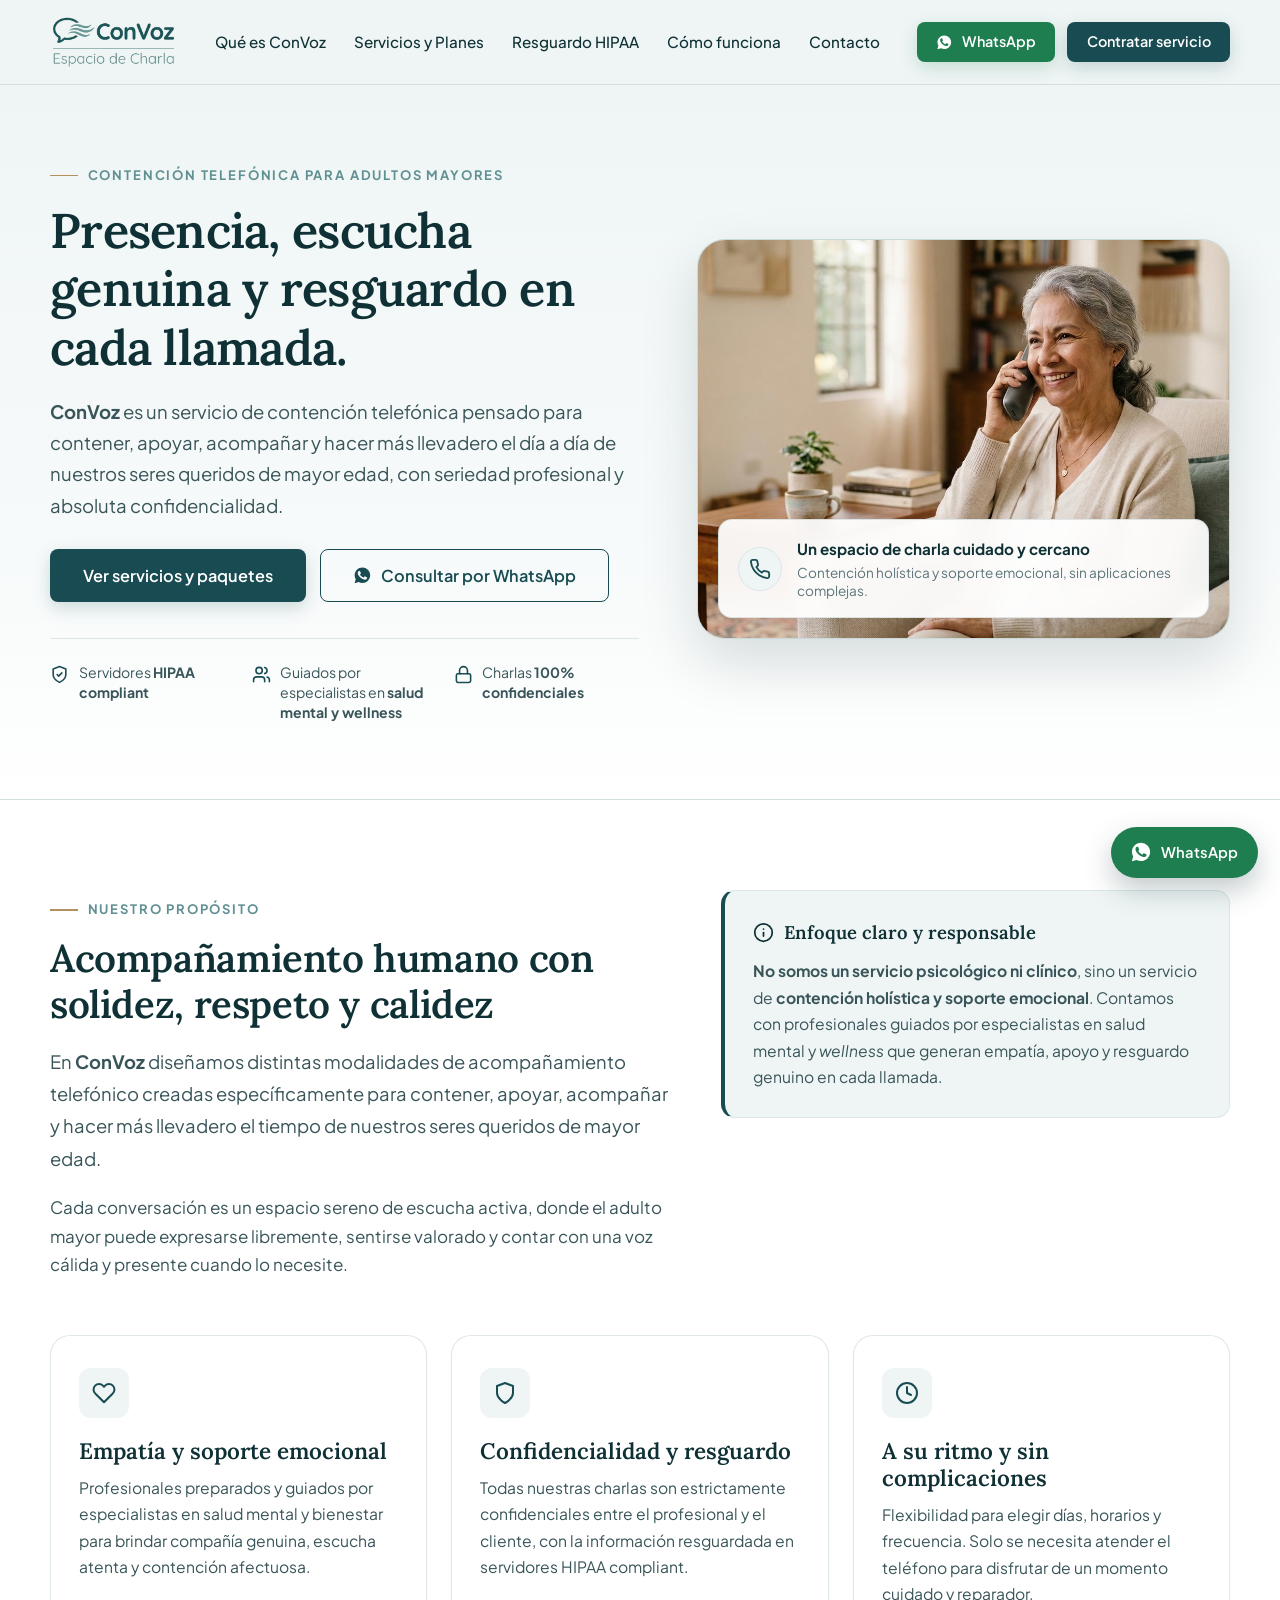
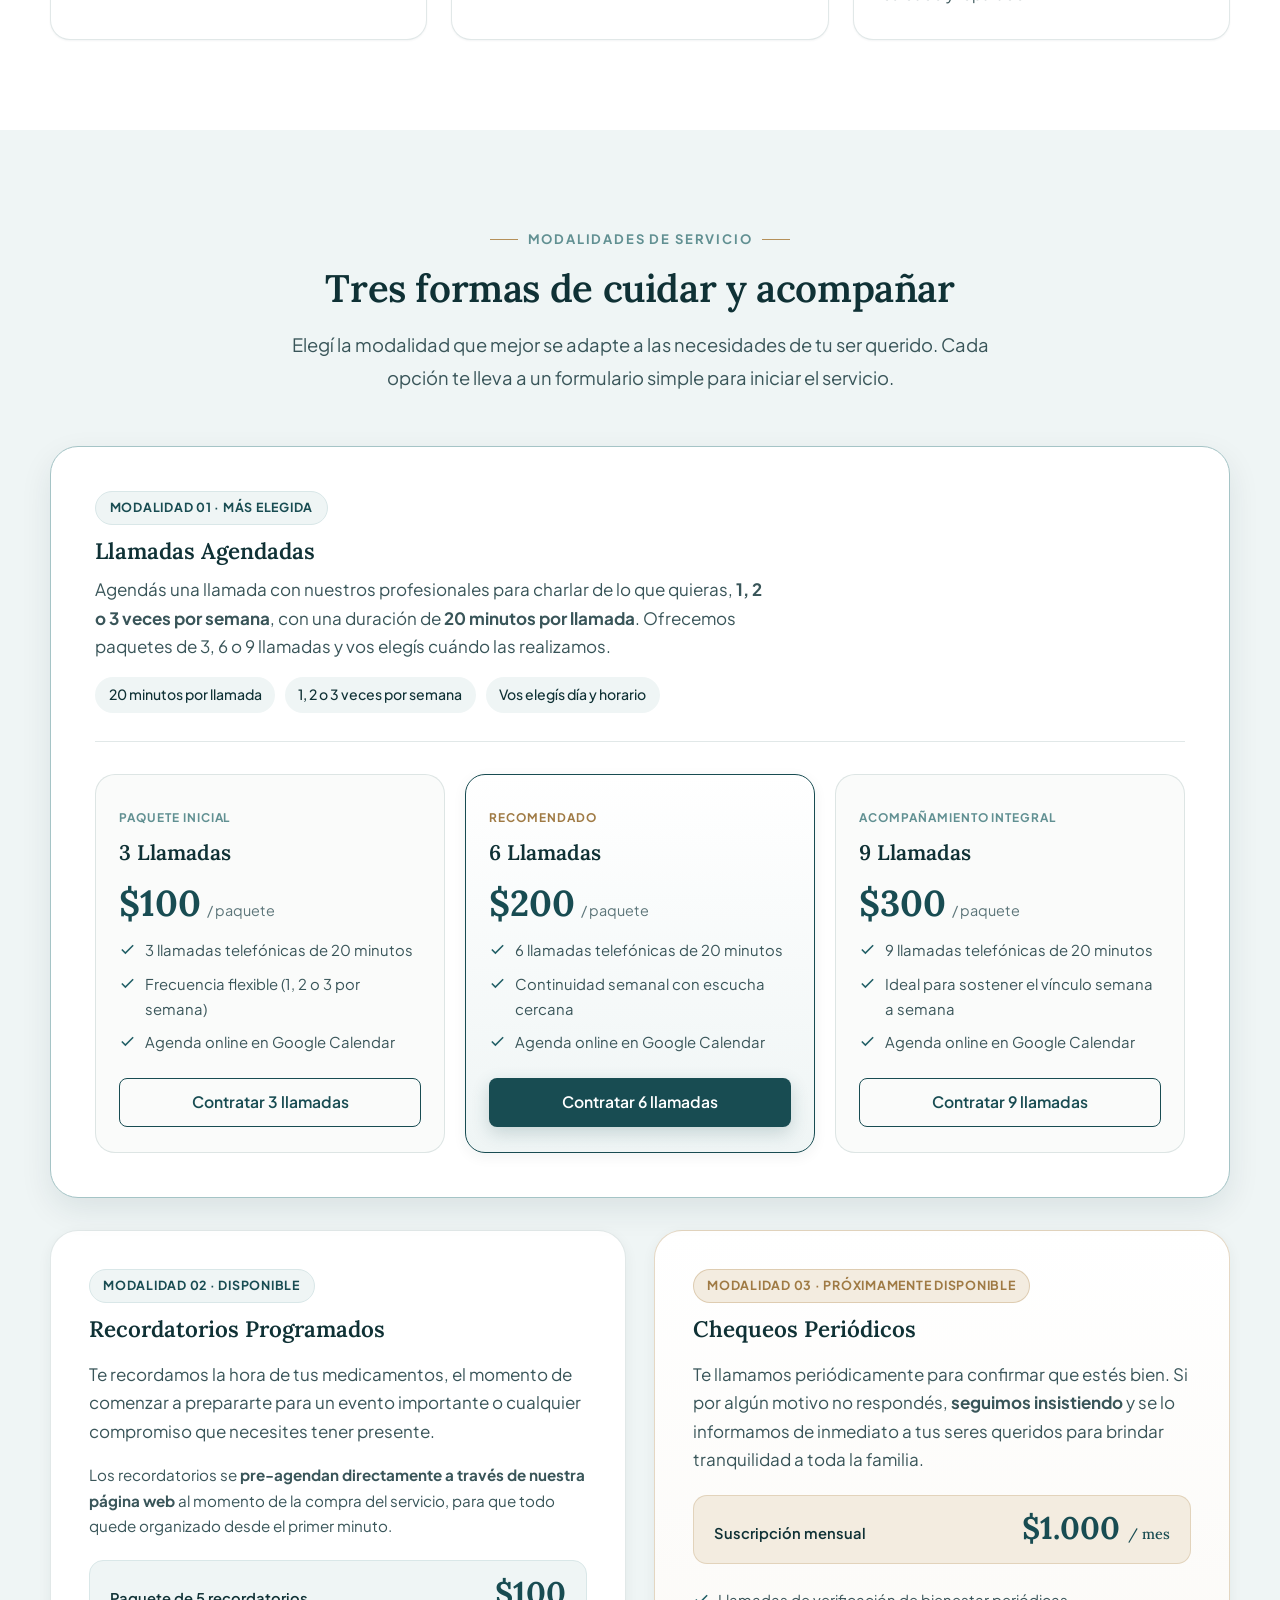
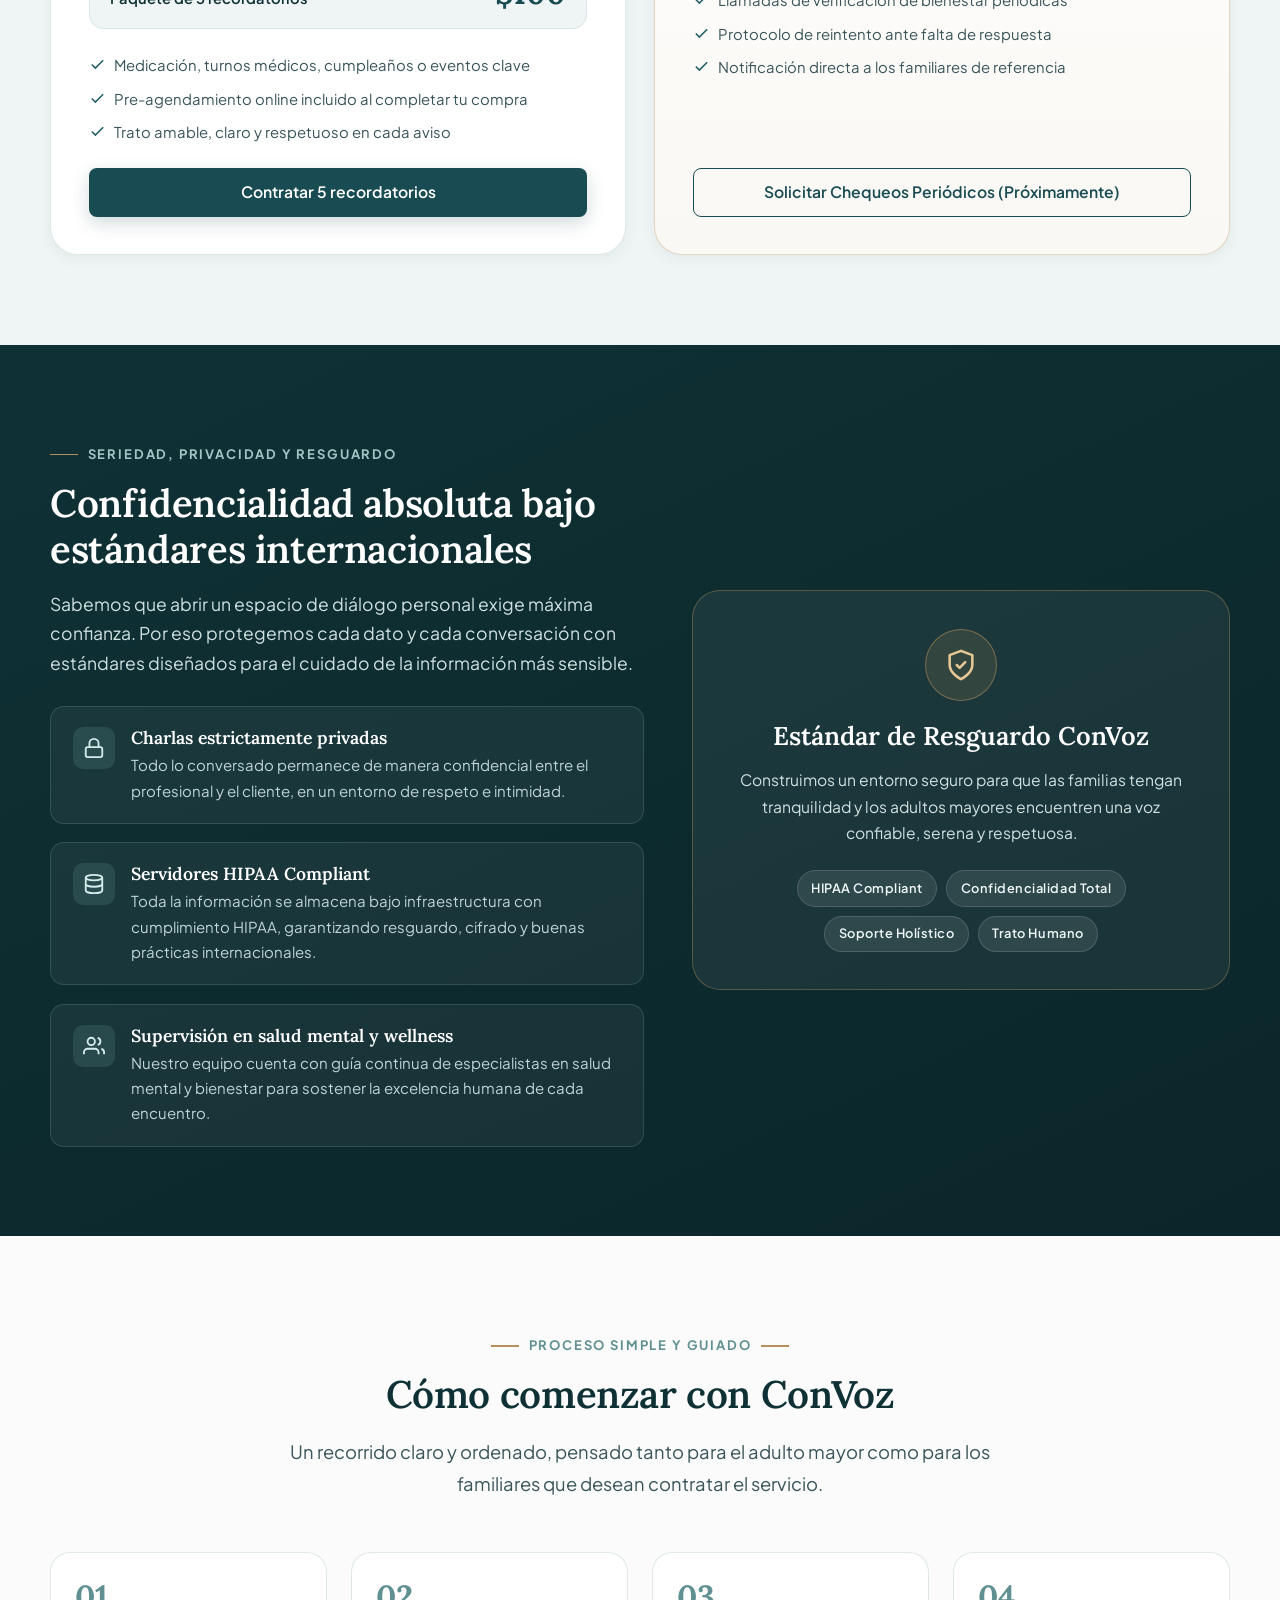
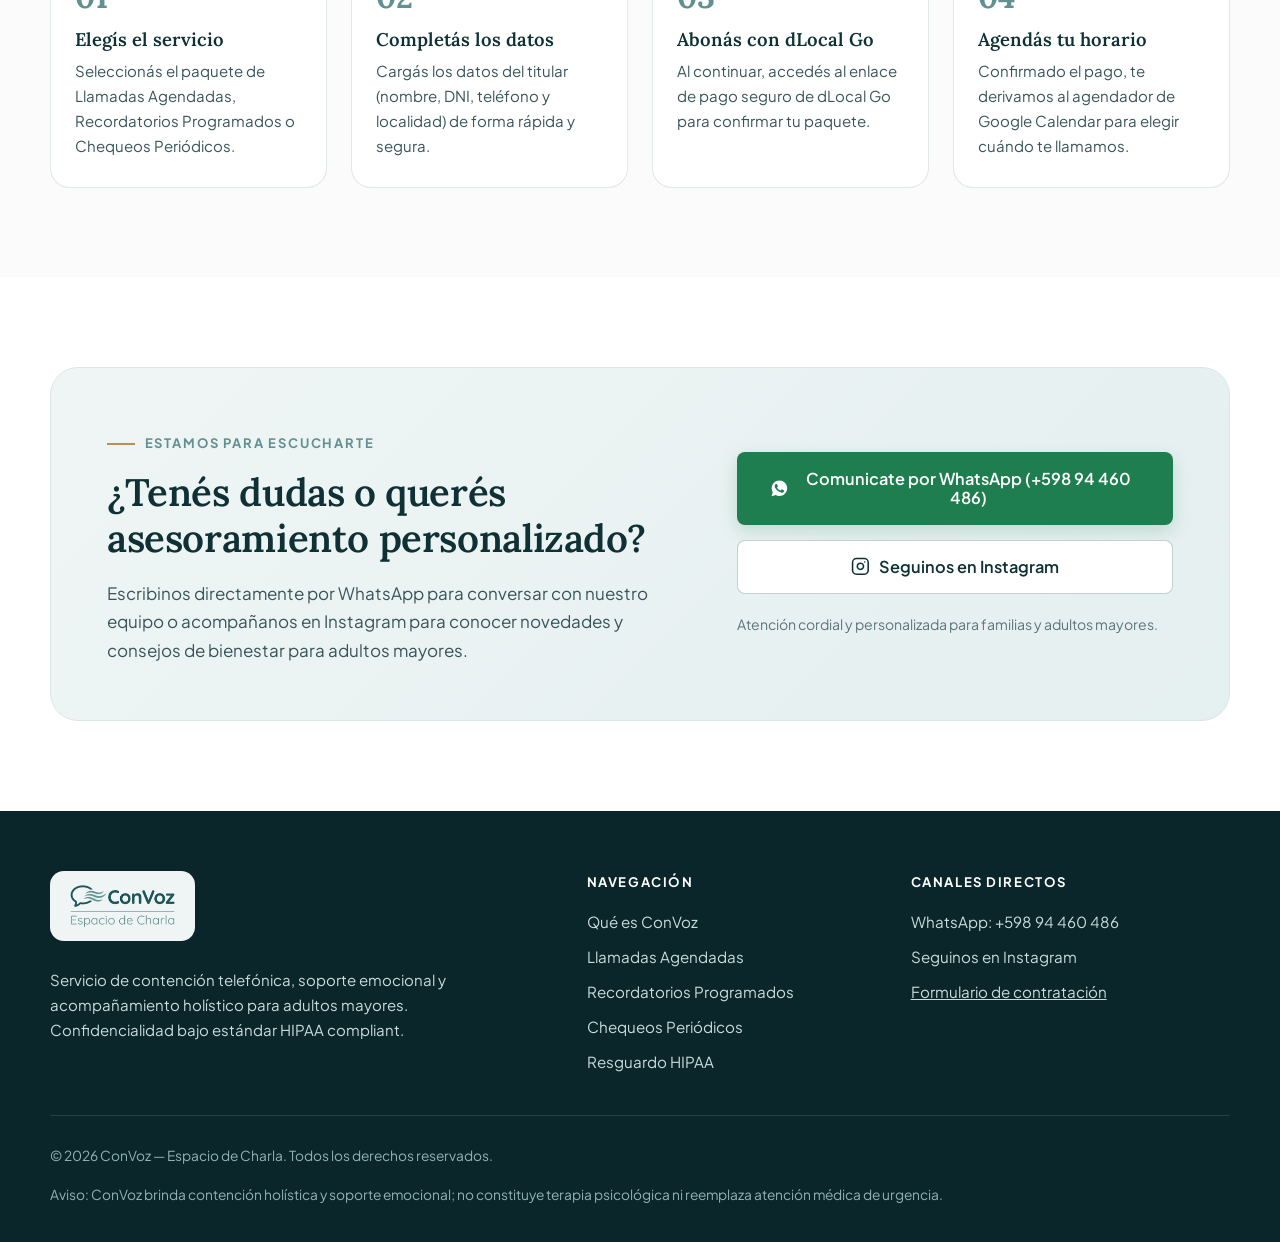
==== index.html @ 85aa0b6e "Landing informativa ConVoz con integracion Google Sheets, dLocal Go y Google Calendar" ====
<!DOCTYPE html>
<html lang="es-AR">
  <head>
    <meta charset="UTF-8" />
    <meta name="viewport" content="width=device-width, initial-scale=1.0" />
    <title>ConVoz — Espacio de Charla | Contención telefónica para adultos mayores</title>
    <meta
      name="description"
      content="ConVoz es un servicio de contención telefónica, apoyo y acompañamiento emocional para adultos mayores. Profesionales guiados por especialistas, confidencialidad absoluta y resguardo en servidores HIPAA compliant."
    />

    <!-- Tipografía editorial: Lora + Plus Jakarta Sans -->
    <link rel="preconnect" href="https://fonts.googleapis.com" />
    <link rel="preconnect" href="https://fonts.gstatic.com" crossorigin />
    <link
      href="https://fonts.googleapis.com/css2?family=Lora:ital,wght@0,500;0,600;0,700;1,500&family=Plus+Jakarta+Sans:wght@400;500;600;700&display=swap"
      rel="stylesheet"
    />

    <link rel="icon" type="image/png" href="assets/logo-convoz.png" />
    <link rel="stylesheet" href="css/styles.css" />
  </head>

  <body>
    <!-- ====================================================================
         HEADER
         ==================================================================== -->
    <header class="site-header">
      <div class="container header-inner">
        <a href="#inicio" class="brand-link" aria-label="ConVoz - Espacio de Charla">
          <img
            src="assets/logo-convoz.png"
            alt="ConVoz — Espacio de Charla"
            class="brand-logo"
            width="210"
            height="89"
          />
        </a>

        <nav class="main-nav" id="mainNav" aria-label="Navegación principal">
          <a href="#el-servicio">Qué es ConVoz</a>
          <a href="#servicios">Servicios y Planes</a>
          <a href="#confidencialidad">Resguardo HIPAA</a>
          <a href="#como-funciona">Cómo funciona</a>
          <a href="#contacto">Contacto</a>
        </nav>

        <div class="header-actions">
          <a
            href="https://wa.me/59894460486"
            class="btn btn--whatsapp btn--sm"
            data-whatsapp-link
          >
            <svg viewBox="0 0 24 24" fill="currentColor" aria-hidden="true">
              <path
                d="M12.04 2C6.58 2 2.13 6.45 2.13 11.91c0 1.75.46 3.45 1.32 4.95L2.05 22l5.25-1.38c1.45.79 3.08 1.21 4.74 1.21 5.46 0 9.91-4.45 9.91-9.91 0-2.65-1.03-5.14-2.9-7.01A9.816 9.816 0 0 0 12.04 2zm5.79 14.08c-.24.69-1.42 1.31-1.97 1.39-.51.08-1.15.11-1.86-.12-.43-.14-.98-.32-1.69-.63-2.97-1.28-4.91-4.29-5.06-4.49-.15-.2-1.21-1.61-1.21-3.07 0-1.46.76-2.18 1.03-2.48.27-.3.59-.37.79-.37.2 0 .39 0 .56.01.18.01.42-.07.66.5.24.59.84 2.04.91 2.19.07.15.12.32.02.52-.1.2-.15.32-.3.5-.15.17-.31.39-.44.52-.15.15-.3.31-.13.61.17.3.77 1.27 1.66 2.06 1.14 1.02 2.1 1.34 2.4 1.49.3.15.47.12.64-.07.17-.2.74-.86.94-1.16.2-.3.39-.25.66-.15.27.1 1.72.81 2.02.96.3.15.49.22.56.34.07.12.07.72-.17 1.41z"
              />
            </svg>
            WhatsApp
          </a>
          <button
            type="button"
            class="btn btn--primary btn--sm"
            data-select-product="llamadas-3"
          >
            Contratar servicio
          </button>
          <button
            type="button"
            class="mobile-menu-btn"
            id="mobileMenuBtn"
            aria-label="Abrir menú de navegación"
            aria-expanded="false"
            aria-controls="mainNav"
          >
            <svg width="24" height="24" viewBox="0 0 24 24" fill="none" stroke="currentColor" stroke-width="2" stroke-linecap="round">
              <line x1="3" y1="6" x2="21" y2="6" />
              <line x1="3" y1="12" x2="21" y2="12" />
              <line x1="3" y1="18" x2="21" y2="18" />
            </svg>
          </button>
        </div>
      </div>
    </header>

    <main id="inicio">
      <!-- ==================================================================
           HERO EDITORIAL
           ================================================================== -->
      <section class="hero">
        <div class="container hero-grid">
          <div class="hero-copy">
            <span class="eyebrow">Contención telefónica para adultos mayores</span>
            <h1>
              Presencia, escucha genuina y resguardo en cada llamada.
            </h1>
            <p class="hero-subtitle">
              <strong>ConVoz</strong> es un servicio de contención telefónica pensado para
              contener, apoyar, acompañar y hacer más llevadero el día a día de nuestros
              seres queridos de mayor edad, con seriedad profesional y absoluta confidencialidad.
            </p>

            <div class="hero-actions">
              <a href="#servicios" class="btn btn--primary btn--lg">
                Ver servicios y paquetes
              </a>
              <a
                href="https://wa.me/59894460486"
                class="btn btn--secondary btn--lg"
                data-whatsapp-link
              >
                <svg viewBox="0 0 24 24" fill="currentColor" aria-hidden="true">
                  <path
                    d="M12.04 2C6.58 2 2.13 6.45 2.13 11.91c0 1.75.46 3.45 1.32 4.95L2.05 22l5.25-1.38c1.45.79 3.08 1.21 4.74 1.21 5.46 0 9.91-4.45 9.91-9.91 0-2.65-1.03-5.14-2.9-7.01A9.816 9.816 0 0 0 12.04 2zm5.79 14.08c-.24.69-1.42 1.31-1.97 1.39-.51.08-1.15.11-1.86-.12-.43-.14-.98-.32-1.69-.63-2.97-1.28-4.91-4.29-5.06-4.49-.15-.2-1.21-1.61-1.21-3.07 0-1.46.76-2.18 1.03-2.48.27-.3.59-.37.79-.37.2 0 .39 0 .56.01.18.01.42-.07.66.5.24.59.84 2.04.91 2.19.07.15.12.32.02.52-.1.2-.15.32-.3.5-.15.17-.31.39-.44.52-.15.15-.3.31-.13.61.17.3.77 1.27 1.66 2.06 1.14 1.02 2.1 1.34 2.4 1.49.3.15.47.12.64-.07.17-.2.74-.86.94-1.16.2-.3.39-.25.66-.15.27.1 1.72.81 2.02.96.3.15.49.22.56.34.07.12.07.72-.17 1.41z"
                  />
                </svg>
                Consultar por WhatsApp
              </a>
            </div>

            <div class="hero-trust" aria-label="Garantías del servicio">
              <div class="hero-trust-item">
                <svg viewBox="0 0 24 24" fill="none" stroke="currentColor" stroke-width="2" stroke-linecap="round" stroke-linejoin="round" aria-hidden="true">
                  <path d="M12 22s8-4 8-10V5l-8-3-8 3v7c0 6 8 10 8 10z" />
                  <path d="m9 12 2 2 4-4" />
                </svg>
                <span>Servidores <strong>HIPAA compliant</strong></span>
              </div>
              <div class="hero-trust-item">
                <svg viewBox="0 0 24 24" fill="none" stroke="currentColor" stroke-width="2" stroke-linecap="round" stroke-linejoin="round" aria-hidden="true">
                  <path d="M16 21v-2a4 4 0 0 0-4-4H6a4 4 0 0 0-4 4v2" />
                  <circle cx="9" cy="7" r="4" />
                  <path d="M22 21v-2a4 4 0 0 0-3-3.87" />
                  <path d="M16 3.13a4 4 0 0 1 0 7.75" />
                </svg>
                <span>Guiados por especialistas en <strong>salud mental y wellness</strong></span>
              </div>
              <div class="hero-trust-item">
                <svg viewBox="0 0 24 24" fill="none" stroke="currentColor" stroke-width="2" stroke-linecap="round" stroke-linejoin="round" aria-hidden="true">
                  <rect x="3" y="11" width="18" height="11" rx="2" ry="2" />
                  <path d="M7 11V7a5 5 0 0 1 10 0v4" />
                </svg>
                <span>Charlas <strong>100% confidenciales</strong></span>
              </div>
            </div>
          </div>

          <div class="hero-media">
            <div class="hero-frame">
              <img
                src="assets/hero-convoz.jpg"
                alt="Adulta mayor sonriendo con serenidad durante una conversación telefónica cálida en su hogar"
                loading="eager"
              />
              <div class="hero-seal">
                <div class="hero-seal-icon" aria-hidden="true">
                  <svg width="22" height="22" viewBox="0 0 24 24" fill="none" stroke="currentColor" stroke-width="2" stroke-linecap="round" stroke-linejoin="round">
                    <path d="M22 16.92v3a2 2 0 0 1-2.18 2 19.79 19.79 0 0 1-8.63-3.07 19.5 19.5 0 0 1-6-6 19.79 19.79 0 0 1-3.07-8.67A2 2 0 0 1 4.11 2h3a2 2 0 0 1 2 1.72 12.84 12.84 0 0 0 .7 2.81 2 2 0 0 1-.45 2.11L8.09 9.91a16 16 0 0 0 6 6l1.27-1.27a2 2 0 0 1 2.11-.45 12.84 12.84 0 0 0 2.81.7A2 2 0 0 1 22 16.92z" />
                  </svg>
                </div>
                <div>
                  <strong>Un espacio de charla cuidado y cercano</strong>
                  <span>Contención holística y soporte emocional, sin aplicaciones complejas.</span>
                </div>
              </div>
            </div>
          </div>
        </div>
      </section>

      <!-- ==================================================================
           QUÉ ES CONVOZ & PILARES
           ================================================================== -->
      <section class="section" id="el-servicio">
        <div class="container">
          <div class="about-layout">
            <div>
              <span class="eyebrow">Nuestro propósito</span>
              <h2>Acompañamiento humano con solidez, respeto y calidez</h2>
              <p class="lead">
                En <strong>ConVoz</strong> diseñamos distintas modalidades de acompañamiento
                telefónico creadas específicamente para contener, apoyar, acompañar y hacer más
                llevadero el tiempo de nuestros seres queridos de mayor edad.
              </p>
              <p style="color: var(--ink-secondary); margin-bottom: 0;">
                Cada conversación es un espacio sereno de escucha activa, donde el adulto mayor
                puede expresarse libremente, sentirse valorado y contar con una voz cálida y
                presente cuando lo necesite.
              </p>
            </div>

            <aside class="ethics-callout" aria-label="Claridad sobre nuestro enfoque">
              <div class="ethics-callout-title">
                <svg width="21" height="21" viewBox="0 0 24 24" fill="none" stroke="currentColor" stroke-width="2" stroke-linecap="round" stroke-linejoin="round" aria-hidden="true">
                  <circle cx="12" cy="12" r="10" />
                  <line x1="12" y1="16" x2="12" y2="12" />
                  <line x1="12" y1="8" x2="12.01" y2="8" />
                </svg>
                Enfoque claro y responsable
              </div>
              <p>
                <strong>No somos un servicio psicológico ni clínico</strong>, sino un servicio
                de <strong>contención holística y soporte emocional</strong>. Contamos con
                profesionales guiados por especialistas en salud mental y <em>wellness</em> que
                generan empatía, apoyo y resguardo genuino en cada llamada.
              </p>
            </aside>
          </div>

          <div class="pillars-grid">
            <article class="pillar-card">
              <div class="pillar-icon" aria-hidden="true">
                <svg width="24" height="24" viewBox="0 0 24 24" fill="none" stroke="currentColor" stroke-width="2" stroke-linecap="round" stroke-linejoin="round">
                  <path d="M20.84 4.61a5.5 5.5 0 0 0-7.78 0L12 5.67l-1.06-1.06a5.5 5.5 0 0 0-7.78 7.78l1.06 1.06L12 21.23l7.78-7.78 1.06-1.06a5.5 5.5 0 0 0 0-7.78z" />
                </svg>
              </div>
              <h3>Empatía y soporte emocional</h3>
              <p>
                Profesionales preparados y guiados por especialistas en salud mental y bienestar
                para brindar compañía genuina, escucha atenta y contención afectuosa.
              </p>
            </article>

            <article class="pillar-card">
              <div class="pillar-icon" aria-hidden="true">
                <svg width="24" height="24" viewBox="0 0 24 24" fill="none" stroke="currentColor" stroke-width="2" stroke-linecap="round" stroke-linejoin="round">
                  <path d="M12 22s8-4 8-10V5l-8-3-8 3v7c0 6 8 10 8 10z" />
                </svg>
              </div>
              <h3>Confidencialidad y resguardo</h3>
              <p>
                Todas nuestras charlas son estrictamente confidenciales entre el profesional y
                el cliente, con la información resguardada en servidores HIPAA compliant.
              </p>
            </article>

            <article class="pillar-card">
              <div class="pillar-icon" aria-hidden="true">
                <svg width="24" height="24" viewBox="0 0 24 24" fill="none" stroke="currentColor" stroke-width="2" stroke-linecap="round" stroke-linejoin="round">
                  <circle cx="12" cy="12" r="10" />
                  <polyline points="12 6 12 12 16 14" />
                </svg>
              </div>
              <h3>A su ritmo y sin complicaciones</h3>
              <p>
                Flexibilidad para elegir días, horarios y frecuencia. Solo se necesita atender el
                teléfono para disfrutar de un momento cuidado y reparador.
              </p>
            </article>
          </div>
        </div>
      </section>

      <!-- ==================================================================
           TRES MODALIDADES DE SERVICIO
           ================================================================== -->
      <section class="section section--mist" id="servicios">
        <div class="container">
          <div class="section-header section-header--center">
            <span class="eyebrow">Modalidades de Servicio</span>
            <h2>Tres formas de cuidar y acompañar</h2>
            <p class="lead">
              Elegí la modalidad que mejor se adapte a las necesidades de tu ser querido.
              Cada opción te lleva a un formulario simple para iniciar el servicio.
            </p>
          </div>

          <div class="services-stack">
            <!-- MODALIDAD 1: LLAMADAS AGENDADAS -->
            <article class="service-featured" id="llamadas-agendadas">
              <div class="service-top">
                <div style="max-width: 680px;">
                  <span class="service-badge service-badge--primary">Modalidad 01 · Más elegida</span>
                  <h3>Llamadas Agendadas</h3>
                  <p style="margin: 0; color: var(--ink-secondary);">
                    Agendás una llamada con nuestros profesionales para charlar de lo que quieras,
                    <strong>1, 2 o 3 veces por semana</strong>, con una duración de
                    <strong>20 minutos por llamada</strong>. Ofrecemos paquetes de 3, 6 o 9
                    llamadas y vos elegís cuándo las realizamos.
                  </p>
                  <div class="service-meta-pills">
                    <span class="meta-pill">20 minutos por llamada</span>
                    <span class="meta-pill">1, 2 o 3 veces por semana</span>
                    <span class="meta-pill">Vos elegís día y horario</span>
                  </div>
                </div>
              </div>

              <div class="packages-grid">
                <!-- Paquete 3 llamadas -->
                <div class="package-card">
                  <div>
                    <span class="package-tag">Paquete Inicial</span>
                    <div class="package-name">3 Llamadas</div>
                    <div class="package-price">
                      <span class="package-price-value">$100</span>
                      <span class="package-price-unit">/ paquete</span>
                    </div>
                    <ul class="package-list">
                      <li>
                        <svg viewBox="0 0 24 24" fill="none" stroke="currentColor" stroke-width="2.2"><polyline points="20 6 9 17 4 12" /></svg>
                        3 llamadas telefónicas de 20 minutos
                      </li>
                      <li>
                        <svg viewBox="0 0 24 24" fill="none" stroke="currentColor" stroke-width="2.2"><polyline points="20 6 9 17 4 12" /></svg>
                        Frecuencia flexible (1, 2 o 3 por semana)
                      </li>
                      <li>
                        <svg viewBox="0 0 24 24" fill="none" stroke="currentColor" stroke-width="2.2"><polyline points="20 6 9 17 4 12" /></svg>
                        Agenda online en Google Calendar
                      </li>
                    </ul>
                  </div>
                  <button
                    type="button"
                    class="btn btn--secondary btn--full"
                    data-select-product="llamadas-3"
                  >
                    Contratar 3 llamadas
                  </button>
                </div>

                <!-- Paquete 6 llamadas -->
                <div class="package-card package-card--recommended">
                  <div>
                    <span class="package-tag">Recomendado</span>
                    <div class="package-name">6 Llamadas</div>
                    <div class="package-price">
                      <span class="package-price-value">$200</span>
                      <span class="package-price-unit">/ paquete</span>
                    </div>
                    <ul class="package-list">
                      <li>
                        <svg viewBox="0 0 24 24" fill="none" stroke="currentColor" stroke-width="2.2"><polyline points="20 6 9 17 4 12" /></svg>
                        6 llamadas telefónicas de 20 minutos
                      </li>
                      <li>
                        <svg viewBox="0 0 24 24" fill="none" stroke="currentColor" stroke-width="2.2"><polyline points="20 6 9 17 4 12" /></svg>
                        Continuidad semanal con escucha cercana
                      </li>
                      <li>
                        <svg viewBox="0 0 24 24" fill="none" stroke="currentColor" stroke-width="2.2"><polyline points="20 6 9 17 4 12" /></svg>
                        Agenda online en Google Calendar
                      </li>
                    </ul>
                  </div>
                  <button
                    type="button"
                    class="btn btn--primary btn--full"
                    data-select-product="llamadas-6"
                  >
                    Contratar 6 llamadas
                  </button>
                </div>

                <!-- Paquete 9 llamadas -->
                <div class="package-card">
                  <div>
                    <span class="package-tag">Acompañamiento Integral</span>
                    <div class="package-name">9 Llamadas</div>
                    <div class="package-price">
                      <span class="package-price-value">$300</span>
                      <span class="package-price-unit">/ paquete</span>
                    </div>
                    <ul class="package-list">
                      <li>
                        <svg viewBox="0 0 24 24" fill="none" stroke="currentColor" stroke-width="2.2"><polyline points="20 6 9 17 4 12" /></svg>
                        9 llamadas telefónicas de 20 minutos
                      </li>
                      <li>
                        <svg viewBox="0 0 24 24" fill="none" stroke="currentColor" stroke-width="2.2"><polyline points="20 6 9 17 4 12" /></svg>
                        Ideal para sostener el vínculo semana a semana
                      </li>
                      <li>
                        <svg viewBox="0 0 24 24" fill="none" stroke="currentColor" stroke-width="2.2"><polyline points="20 6 9 17 4 12" /></svg>
                        Agenda online en Google Calendar
                      </li>
                    </ul>
                  </div>
                  <button
                    type="button"
                    class="btn btn--secondary btn--full"
                    data-select-product="llamadas-9"
                  >
                    Contratar 9 llamadas
                  </button>
                </div>
              </div>
            </article>

            <!-- MODALIDADES 2 y 3 -->
            <div class="services-secondary-grid">
              <!-- MODALIDAD 2: RECORDATORIOS PROGRAMADOS -->
              <article class="service-card" id="recordatorios-programados">
                <div>
                  <span class="service-badge service-badge--primary">Modalidad 02 · Disponible</span>
                  <h3>Recordatorios Programados</h3>
                  <p style="color: var(--ink-secondary);">
                    Te recordamos la hora de tus medicamentos, el momento de comenzar a prepararte
                    para un evento importante o cualquier compromiso que necesites tener presente.
                  </p>
                  <p style="color: var(--ink-secondary); font-size: 0.95rem;">
                    Los recordatorios se <strong>pre-agendan directamente a través de nuestra página web</strong>
                    al momento de la compra del servicio, para que todo quede organizado desde el
                    primer minuto.
                  </p>

                  <div class="service-price-box">
                    <span class="service-price-label">Paquete de 5 recordatorios</span>
                    <span class="service-price-amount">$100</span>
                  </div>

                  <ul class="package-list">
                    <li>
                      <svg viewBox="0 0 24 24" fill="none" stroke="currentColor" stroke-width="2.2"><polyline points="20 6 9 17 4 12" /></svg>
                      Medicación, turnos médicos, cumpleaños o eventos clave
                    </li>
                    <li>
                      <svg viewBox="0 0 24 24" fill="none" stroke="currentColor" stroke-width="2.2"><polyline points="20 6 9 17 4 12" /></svg>
                      Pre-agendamiento online incluido al completar tu compra
                    </li>
                    <li>
                      <svg viewBox="0 0 24 24" fill="none" stroke="currentColor" stroke-width="2.2"><polyline points="20 6 9 17 4 12" /></svg>
                      Trato amable, claro y respetuoso en cada aviso
                    </li>
                  </ul>
                </div>

                <button
                  type="button"
                  class="btn btn--primary btn--full"
                  data-select-product="recordatorios-5"
                >
                  Contratar 5 recordatorios
                </button>
              </article>

              <!-- MODALIDAD 3: CHEQUEOS PERIÓDICOS (PRÓXIMAMENTE) -->
              <article class="service-card service-card--upcoming" id="chequeos-periodicos">
                <div>
                  <span class="service-badge service-badge--upcoming">
                    Modalidad 03 · Próximamente Disponible
                  </span>
                  <h3>Chequeos Periódicos</h3>
                  <p style="color: var(--ink-secondary);">
                    Te llamamos periódicamente para confirmar que estés bien. Si por algún motivo
                    no respondés, <strong>seguimos insistiendo</strong> y se lo informamos de
                    inmediato a tus seres queridos para brindar tranquilidad a toda la familia.
                  </p>

                  <div class="service-price-box">
                    <span class="service-price-label">Suscripción mensual</span>
                    <span class="service-price-amount">$1.000 <small style="font-size: 0.9rem; font-weight: 500;">/ mes</small></span>
                  </div>

                  <ul class="package-list">
                    <li>
                      <svg viewBox="0 0 24 24" fill="none" stroke="currentColor" stroke-width="2.2"><polyline points="20 6 9 17 4 12" /></svg>
                      Llamadas de verificación de bienestar periódicas
                    </li>
                    <li>
                      <svg viewBox="0 0 24 24" fill="none" stroke="currentColor" stroke-width="2.2"><polyline points="20 6 9 17 4 12" /></svg>
                      Protocolo de reintento ante falta de respuesta
                    </li>
                    <li>
                      <svg viewBox="0 0 24 24" fill="none" stroke="currentColor" stroke-width="2.2"><polyline points="20 6 9 17 4 12" /></svg>
                      Notificación directa a los familiares de referencia
                    </li>
                  </ul>
                </div>

                <button
                  type="button"
                  class="btn btn--secondary btn--full"
                  data-select-product="chequeos-mensual"
                >
                  Solicitar Chequeos Periódicos (Próximamente)
                </button>
              </article>
            </div>
          </div>
        </div>
      </section>

      <!-- ==================================================================
           CONFIDENCIALIDAD Y RESGUARDO HIPAA
           ================================================================== -->
      <section class="section section--dark" id="confidencialidad">
        <div class="container hipaa-grid">
          <div>
            <span class="eyebrow eyebrow--light">Seriedad, Privacidad y Resguardo</span>
            <h2>Confidencialidad absoluta bajo estándares internacionales</h2>
            <p class="hipaa-lead">
              Sabemos que abrir un espacio de diálogo personal exige máxima confianza.
              Por eso protegemos cada dato y cada conversación con estándares diseñados para
              el cuidado de la información más sensible.
            </p>

            <div class="hipaa-points">
              <div class="hipaa-point">
                <div class="hipaa-point-icon" aria-hidden="true">
                  <svg width="22" height="22" viewBox="0 0 24 24" fill="none" stroke="currentColor" stroke-width="2">
                    <rect x="3" y="11" width="18" height="11" rx="2" />
                    <path d="M7 11V7a5 5 0 0 1 10 0v4" />
                  </svg>
                </div>
                <div>
                  <h3>Charlas estrictamente privadas</h3>
                  <p>
                    Todo lo conversado permanece de manera confidencial entre el profesional y el
                    cliente, en un entorno de respeto e intimidad.
                  </p>
                </div>
              </div>

              <div class="hipaa-point">
                <div class="hipaa-point-icon" aria-hidden="true">
                  <svg width="22" height="22" viewBox="0 0 24 24" fill="none" stroke="currentColor" stroke-width="2">
                    <ellipse cx="12" cy="5" rx="9" ry="3" />
                    <path d="M21 12c0 1.66-4 3-9 3s-9-1.34-9-3" />
                    <path d="M3 5v14c0 1.66 4 3 9 3s9-1.34 9-3V5" />
                  </svg>
                </div>
                <div>
                  <h3>Servidores HIPAA Compliant</h3>
                  <p>
                    Toda la información se almacena bajo infraestructura con cumplimiento HIPAA,
                    garantizando resguardo, cifrado y buenas prácticas internacionales.
                  </p>
                </div>
              </div>

              <div class="hipaa-point">
                <div class="hipaa-point-icon" aria-hidden="true">
                  <svg width="22" height="22" viewBox="0 0 24 24" fill="none" stroke="currentColor" stroke-width="2">
                    <path d="M17 21v-2a4 4 0 0 0-4-4H5a4 4 0 0 0-4 4v2" />
                    <circle cx="9" cy="7" r="4" />
                    <path d="M23 21v-2a4 4 0 0 0-3-3.87" />
                    <path d="M16 3.13a4 4 0 0 1 0 7.75" />
                  </svg>
                </div>
                <div>
                  <h3>Supervisión en salud mental y wellness</h3>
                  <p>
                    Nuestro equipo cuenta con guía continua de especialistas en salud mental y
                    bienestar para sostener la excelencia humana de cada encuentro.
                  </p>
                </div>
              </div>
            </div>
          </div>

          <div class="hipaa-certificate">
            <div class="hipaa-shield" aria-hidden="true">
              <svg width="34" height="34" viewBox="0 0 24 24" fill="none" stroke="currentColor" stroke-width="1.8" stroke-linecap="round" stroke-linejoin="round">
                <path d="M12 22s8-4 8-10V5l-8-3-8 3v7c0 6 8 10 8 10z" />
                <path d="m9 12 2 2 4-4" />
              </svg>
            </div>
            <h3>Estándar de Resguardo ConVoz</h3>
            <p>
              Construimos un entorno seguro para que las familias tengan tranquilidad y los
              adultos mayores encuentren una voz confiable, serena y respetuosa.
            </p>
            <div class="hipaa-tags">
              <span class="hipaa-tag">HIPAA Compliant</span>
              <span class="hipaa-tag">Confidencialidad Total</span>
              <span class="hipaa-tag">Soporte Holístico</span>
              <span class="hipaa-tag">Trato Humano</span>
            </div>
          </div>
        </div>
      </section>

      <!-- ==================================================================
           CÓMO FUNCIONA (4 PASOS)
           ================================================================== -->
      <section class="section section--ivory" id="como-funciona">
        <div class="container">
          <div class="section-header section-header--center">
            <span class="eyebrow">Proceso simple y guiado</span>
            <h2>Cómo comenzar con ConVoz</h2>
            <p class="lead">
              Un recorrido claro y ordenado, pensado tanto para el adulto mayor como para los
              familiares que desean contratar el servicio.
            </p>
          </div>

          <div class="steps-grid">
            <div class="step-card">
              <div class="step-number">01</div>
              <h3>Elegís el servicio</h3>
              <p>
                Seleccionás el paquete de Llamadas Agendadas, Recordatorios Programados o
                Chequeos Periódicos.
              </p>
            </div>
            <div class="step-card">
              <div class="step-number">02</div>
              <h3>Completás los datos</h3>
              <p>
                Cargás los datos del titular (nombre, DNI, teléfono y localidad) de forma rápida
                y segura.
              </p>
            </div>
            <div class="step-card">
              <div class="step-number">03</div>
              <h3>Abonás con dLocal Go</h3>
              <p>
                Al continuar, accedés al enlace de pago seguro de dLocal Go para confirmar tu
                paquete.
              </p>
            </div>
            <div class="step-card">
              <div class="step-number">04</div>
              <h3>Agendás tu horario</h3>
              <p>
                Confirmado el pago, te derivamos al agendador de Google Calendar para elegir
                cuándo te llamamos.
              </p>
            </div>
          </div>
        </div>
      </section>

      <!-- ==================================================================
           CONTACTO: WHATSAPP E INSTAGRAM
           ================================================================== -->
      <section class="section" id="contacto">
        <div class="container">
          <div class="contact-banner">
            <div>
              <span class="eyebrow">Estamos para escucharte</span>
              <h2>¿Tenés dudas o querés asesoramiento personalizado?</h2>
              <p style="color: var(--ink-secondary); margin-bottom: 0;">
                Escribinos directamente por WhatsApp para conversar con nuestro equipo o
                acompañanos en Instagram para conocer novedades y consejos de bienestar para
                adultos mayores.
              </p>
            </div>

            <div class="contact-actions">
              <a
                href="https://wa.me/59894460486"
                class="btn btn--whatsapp btn--lg btn--full"
                data-whatsapp-link
              >
                <svg viewBox="0 0 24 24" fill="currentColor" aria-hidden="true">
                  <path
                    d="M12.04 2C6.58 2 2.13 6.45 2.13 11.91c0 1.75.46 3.45 1.32 4.95L2.05 22l5.25-1.38c1.45.79 3.08 1.21 4.74 1.21 5.46 0 9.91-4.45 9.91-9.91 0-2.65-1.03-5.14-2.9-7.01A9.816 9.816 0 0 0 12.04 2zm5.79 14.08c-.24.69-1.42 1.31-1.97 1.39-.51.08-1.15.11-1.86-.12-.43-.14-.98-.32-1.69-.63-2.97-1.28-4.91-4.29-5.06-4.49-.15-.2-1.21-1.61-1.21-3.07 0-1.46.76-2.18 1.03-2.48.27-.3.59-.37.79-.37.2 0 .39 0 .56.01.18.01.42-.07.66.5.24.59.84 2.04.91 2.19.07.15.12.32.02.52-.1.2-.15.32-.3.5-.15.17-.31.39-.44.52-.15.15-.3.31-.13.61.17.3.77 1.27 1.66 2.06 1.14 1.02 2.1 1.34 2.4 1.49.3.15.47.12.64-.07.17-.2.74-.86.94-1.16.2-.3.39-.25.66-.15.27.1 1.72.81 2.02.96.3.15.49.22.56.34.07.12.07.72-.17 1.41z"
                  />
                </svg>
                Comunicate por WhatsApp (+598 94 460 486)
              </a>

              <a
                href="#"
                class="btn btn--instagram btn--lg btn--full"
                data-instagram-link
              >
                <svg viewBox="0 0 24 24" fill="none" stroke="currentColor" stroke-width="2" stroke-linecap="round" stroke-linejoin="round" aria-hidden="true">
                  <rect x="2" y="2" width="20" height="20" rx="5" ry="5" />
                  <path d="M16 11.37A4 4 0 1 1 12.63 8 4 4 0 0 1 16 11.37z" />
                  <line x1="17.5" y1="6.5" x2="17.51" y2="6.5" />
                </svg>
                Seguinos en Instagram
              </a>

              <p class="contact-note">
                Atención cordial y personalizada para familias y adultos mayores.
              </p>
            </div>
          </div>
        </div>
      </section>
    </main>

    <!-- ====================================================================
         FOOTER
         ==================================================================== -->
    <footer class="site-footer">
      <div class="container">
        <div class="footer-grid">
          <div>
            <div class="footer-logo-wrap">
              <img
                src="assets/logo-convoz.png"
                alt="ConVoz — Espacio de Charla"
                width="175"
                height="74"
              />
            </div>
            <p style="margin: 0; font-size: 0.94rem; max-width: 42ch;">
              Servicio de contención telefónica, soporte emocional y acompañamiento holístico
              para adultos mayores. Confidencialidad bajo estándar HIPAA compliant.
            </p>
          </div>

          <div>
            <div class="footer-heading">Navegación</div>
            <ul class="footer-links">
              <li><a href="#el-servicio">Qué es ConVoz</a></li>
              <li><a href="#llamadas-agendadas">Llamadas Agendadas</a></li>
              <li><a href="#recordatorios-programados">Recordatorios Programados</a></li>
              <li><a href="#chequeos-periodicos">Chequeos Periódicos</a></li>
              <li><a href="#confidencialidad">Resguardo HIPAA</a></li>
            </ul>
          </div>

          <div>
            <div class="footer-heading">Canales Directos</div>
            <ul class="footer-links">
              <li>
                <a href="https://wa.me/59894460486" data-whatsapp-link>
                  WhatsApp: +598 94 460 486
                </a>
              </li>
              <li>
                <a href="#" data-instagram-link>Seguinos en Instagram</a>
              </li>
              <li>
                <button
                  type="button"
                  style="background: none; border: 0; padding: 0; color: inherit; cursor: pointer; text-decoration: underline;"
                  data-select-product="llamadas-3"
                >
                  Formulario de contratación
                </button>
              </li>
            </ul>
          </div>
        </div>

        <div class="footer-bottom">
          <span>&copy; <span id="currentYear">2026</span> ConVoz — Espacio de Charla. Todos los derechos reservados.</span>
          <span>
            Aviso: ConVoz brinda contención holística y soporte emocional; no constituye terapia
            psicológica ni reemplaza atención médica de urgencia.
          </span>
        </div>
      </div>
    </footer>

    <!-- Botón flotante de WhatsApp -->
    <a
      href="https://wa.me/59894460486"
      class="whatsapp-float"
      aria-label="Contactar a ConVoz por WhatsApp"
      data-whatsapp-link
    >
      <svg viewBox="0 0 24 24" fill="currentColor" aria-hidden="true">
        <path
          d="M12.04 2C6.58 2 2.13 6.45 2.13 11.91c0 1.75.46 3.45 1.32 4.95L2.05 22l5.25-1.38c1.45.79 3.08 1.21 4.74 1.21 5.46 0 9.91-4.45 9.91-9.91 0-2.65-1.03-5.14-2.9-7.01A9.816 9.816 0 0 0 12.04 2zm5.79 14.08c-.24.69-1.42 1.31-1.97 1.39-.51.08-1.15.11-1.86-.12-.43-.14-.98-.32-1.69-.63-2.97-1.28-4.91-4.29-5.06-4.49-.15-.2-1.21-1.61-1.21-3.07 0-1.46.76-2.18 1.03-2.48.27-.3.59-.37.79-.37.2 0 .39 0 .56.01.18.01.42-.07.66.5.24.59.84 2.04.91 2.19.07.15.12.32.02.52-.1.2-.15.32-.3.5-.15.17-.31.39-.44.52-.15.15-.3.31-.13.61.17.3.77 1.27 1.66 2.06 1.14 1.02 2.1 1.34 2.4 1.49.3.15.47.12.64-.07.17-.2.74-.86.94-1.16.2-.3.39-.25.66-.15.27.1 1.72.81 2.02.96.3.15.49.22.56.34.07.12.07.72-.17 1.41z"
        />
      </svg>
      <span>WhatsApp</span>
    </a>

    <!-- ====================================================================
         MODAL: FORMULARIO DE CONTRATACIÓN -> GOOGLE SHEETS -> DLOCAL GO
         ==================================================================== -->
    <div
      class="modal-backdrop"
      id="registrationModal"
      role="dialog"
      aria-modal="true"
      aria-labelledby="modalTitle"
      aria-hidden="true"
    >
      <div class="modal-dialog">
        <div class="modal-header">
          <div>
            <h2 id="modalTitle">Contratar servicio ConVoz</h2>
            <p>Completá los datos del titular para registrar tu solicitud y continuar al pago.</p>
          </div>
          <button
            type="button"
            class="modal-close"
            id="modalCloseBtn"
            aria-label="Cerrar formulario"
          >
            <svg width="20" height="20" viewBox="0 0 24 24" fill="none" stroke="currentColor" stroke-width="2.2" stroke-linecap="round">
              <line x1="18" y1="6" x2="6" y2="18" />
              <line x1="6" y1="6" x2="18" y2="18" />
            </svg>
          </button>
        </div>

        <div class="modal-body">
          <div class="selected-plan-summary" aria-live="polite">
            <div>
              <strong id="planSummaryTitle">Llamadas Agendadas — Paquete de 3 llamadas</strong>
              <span id="planSummaryDesc">3 charlas telefónicas de 20 minutos.</span>
            </div>
            <div class="selected-plan-price" id="planSummaryPrice">$100</div>
          </div>

          <form id="registrationForm" novalidate>
            <div class="form-grid">
              <!-- Selector de servicio / paquete -->
              <div class="form-field form-field--full">
                <label for="productId">Servicio seleccionado <span class="req">*</span></label>
                <select id="productId" name="productId" class="form-control" required>
                  <option value="llamadas-3">Llamadas Agendadas — Paquete 3 llamadas ($100)</option>
                  <option value="llamadas-6">Llamadas Agendadas — Paquete 6 llamadas ($200)</option>
                  <option value="llamadas-9">Llamadas Agendadas — Paquete 9 llamadas ($300)</option>
                  <option value="recordatorios-5">Recordatorios Programados — Paquete 5 recordatorios ($100)</option>
                  <option value="chequeos-mensual">Chequeos Periódicos — Plan Mensual ($1.000/mes · Próximamente)</option>
                </select>
              </div>

              <!-- Nombre -->
              <div class="form-field">
                <label for="nombre">Nombre <span class="req">*</span></label>
                <input
                  type="text"
                  id="nombre"
                  name="nombre"
                  class="form-control"
                  placeholder="Ej: Marta"
                  autocomplete="given-name"
                  required
                />
                <span class="field-error" id="nombreError"></span>
              </div>

              <!-- Apellido -->
              <div class="form-field">
                <label for="apellido">Apellido <span class="req">*</span></label>
                <input
                  type="text"
                  id="apellido"
                  name="apellido"
                  class="form-control"
                  placeholder="Ej: Fernández"
                  autocomplete="family-name"
                  required
                />
                <span class="field-error" id="apellidoError"></span>
              </div>

              <!-- Fecha de nacimiento -->
              <div class="form-field">
                <label for="fechaNacimiento">Fecha de nacimiento <span class="req">*</span></label>
                <input
                  type="date"
                  id="fechaNacimiento"
                  name="fechaNacimiento"
                  class="form-control"
                  max="2026-11-21"
                  min="1900-01-01"
                  required
                />
                <span class="field-error" id="fechaNacimientoError"></span>
              </div>

              <!-- DNI -->
              <div class="form-field">
                <label for="dni">DNI <span class="req">*</span></label>
                <input
                  type="text"
                  id="dni"
                  name="dni"
                  class="form-control"
                  inputmode="numeric"
                  placeholder="Ej: 12345678"
                  required
                />
                <span class="field-error" id="dniError"></span>
              </div>

              <!-- Teléfono celular con prefijo de país y código de zona -->
              <div class="form-field form-field--full">
                <label for="countryCode">
                  Número de celular (prefijo de país, código de zona y número)
                  <span class="req">*</span>
                </label>
                <div class="phone-group">
                  <select id="countryCode" name="countryCode" class="form-control" aria-label="Prefijo de país" required></select>
                  <input
                    type="text"
                    id="areaCode"
                    name="areaCode"
                    class="form-control"
                    inputmode="numeric"
                    placeholder="Zona (ej: 11)"
                    aria-label="Código de área o zona"
                    required
                  />
                  <input
                    type="tel"
                    id="phoneNumber"
                    name="phoneNumber"
                    class="form-control"
                    inputmode="numeric"
                    placeholder="Número sin 0 ni 15"
                    aria-label="Número de celular"
                    required
                  />
                </div>

                <div id="customCountryWrap" hidden style="margin-top: 0.45rem;">
                  <input
                    type="text"
                    id="customCountryCode"
                    class="form-control"
                    placeholder="Ingresá el prefijo de país (ej: +44)"
                  />
                </div>

                <div class="phone-preview">
                  <span>Formato completo:</span>
                  <strong id="phonePreviewText">+54</strong>
                </div>
                <span class="field-error" id="areaCodeError"></span>
                <span class="field-error" id="phoneNumberError"></span>
              </div>

              <!-- Provincia Argentina -->
              <div class="form-field">
                <label for="provincia">Provincia (Argentina) <span class="req">*</span></label>
                <select id="provincia" name="provincia" class="form-control" required></select>
                <span class="field-error" id="provinciaError"></span>
              </div>

              <!-- Localidad dentro de Argentina -->
              <div class="form-field">
                <label for="localidad">Localidad dentro de Argentina <span class="req">*</span></label>
                <input
                  type="text"
                  id="localidad"
                  name="localidad"
                  class="form-control"
                  list="localidadesList"
                  placeholder="Escribí o elegí tu localidad"
                  required
                />
                <datalist id="localidadesList"></datalist>
                <span class="field-error" id="localidadError"></span>
              </div>
            </div>

            <!-- Bloque condicional: Pre-agendamiento de los 5 recordatorios -->
            <div class="reminders-panel" id="remindersPanel" hidden>
              <h3>Pre-agendamiento de tus 5 recordatorios</h3>
              <p>
                Podés indicar ahora los medicamentos, turnos o eventos que querés recordar
                (también podrás ajustarlos luego de confirmar el pago).
              </p>
              <div id="remindersContainer"></div>
            </div>

            <!-- Mensajes de estado -->
            <div class="alert" id="formStatusAlert" role="status" hidden></div>

            <!-- Caja de vista previa cuando aún no se configuró el link de dLocal Go -->
            <div class="demo-payment-box" id="demoPaymentBox" hidden>
              <h3>Enlace de dLocal Go pendiente de configuración</h3>
              <p>
                Cuando cargues tus links de pago de <strong>dLocal Go</strong> en
                <code>js/config.js</code>, este botón redirigirá automáticamente a tu pasarela de pago.
                Mientras tanto, podés probar el flujo completo hasta la pantalla de confirmación y
                agendamiento en Google Calendar:
              </p>
              <div class="demo-payment-actions">
                <button type="button" class="btn btn--primary btn--sm" id="demoSimulatePayBtn">
                  Simular pago aprobado (ir a Google Calendar)
                </button>
                <a href="https://wa.me/59894460486" target="_blank" rel="noopener noreferrer" class="btn btn--whatsapp btn--sm" id="demoWhatsAppBtn">
                  Consultar por WhatsApp
                </a>
              </div>
            </div>

            <div class="form-footer">
              <button
                type="submit"
                class="btn btn--primary btn--lg btn--full"
                id="submitRegistrationBtn"
              >
                Continuar al pago
              </button>
              <div class="form-security-note">
                <svg viewBox="0 0 24 24" fill="none" stroke="currentColor" stroke-width="2" aria-hidden="true">
                  <path d="M12 22s8-4 8-10V5l-8-3-8 3v7c0 6 8 10 8 10z" />
                </svg>
                <span>
                  Tus datos se registran con total confidencialidad. Al continuar, te derivaremos
                  al pago seguro de <strong>dLocal Go</strong> y luego al agendador de
                  <strong>Google Calendar</strong>.
                </span>
              </div>
            </div>
          </form>
        </div>
      </div>
    </div>

    <script>
      document.getElementById("currentYear").textContent = String(new Date().getFullYear());
    </script>
    <script src="js/config.js"></script>
    <script src="js/argentina-localidades.js"></script>
    <script src="js/app.js"></script>
  </body>
</html>
---- css/styles.css ----
/* ==========================================================================
   ConVoz — Espacio de Charla
   Sistema de Diseño Editorial
   Estética: Seriedad, solidez, elegancia y resguardo
   Paleta extraída del logotipo oficial (#EFF5F5, #184C52, #619092, #0F3135)
   ========================================================================== */

:root {
  /* Paleta oficial ConVoz */
  --teal-950: #0b262a;
  --teal-900: #0f3135;
  --teal-800: #184c52; /* Color principal del logotipo ConVoz */
  --teal-700: #215f66;
  --teal-500: #619092; /* Color secundario: ondas y "Espacio de Charla" */
  --teal-300: #a5c4c6;
  --teal-150: #d9e7e8;
  --teal-100: #e5efef;
  --teal-50: #eff5f5;  /* Fondo exacto del logotipo */

  /* Superficies cálidas y acentos de solidez */
  --surface-white: #ffffff;
  --surface-ivory: #fafbfa;
  --surface-warm: #f6f4ef;
  --gold-600: #9f7a44;
  --gold-500: #b5905a;
  --gold-100: #f3ece0;

  /* Tipografía y bordes */
  --ink-primary: #102a2e;
  --ink-secondary: #395559;
  --ink-muted: #5c7579;
  --border-subtle: rgba(24, 76, 82, 0.13);
  --border-strong: rgba(24, 76, 82, 0.26);

  /* Estados */
  --success-bg: #e6f4ee;
  --success-text: #125c3e;
  --warning-bg: #fbf4e6;
  --warning-text: #7c5619;
  --error-bg: #fdeeee;
  --error-text: #9b2626;
  --whatsapp: #1e7e4f;
  --whatsapp-hover: #176740;

  /* Tipografía */
  --font-serif: "Lora", Georgia, "Times New Roman", serif;
  --font-sans: "Plus Jakarta Sans", -apple-system, BlinkMacSystemFont, "Segoe UI", sans-serif;

  /* Sombras suaves y arquitectónicas */
  --shadow-xs: 0 1px 2px rgba(15, 49, 53, 0.05);
  --shadow-sm: 0 4px 14px rgba(15, 49, 53, 0.06);
  --shadow-md: 0 12px 32px rgba(15, 49, 53, 0.09);
  --shadow-lg: 0 24px 56px rgba(11, 38, 42, 0.15);

  /* Radios y espaciado */
  --radius-sm: 8px;
  --radius-md: 14px;
  --radius-lg: 20px;
  --radius-xl: 28px;
  --container-max: 1180px;
  --header-height: 84px;
}

/* Reset accesible */
*,
*::before,
*::after {
  box-sizing: border-box;
}

html {
  scroll-behavior: smooth;
  font-size: 16px;
}

body {
  margin: 0;
  font-family: var(--font-sans);
  font-size: 1.0625rem; /* 17px para lectura cómoda y accesible */
  line-height: 1.68;
  color: var(--ink-primary);
  background-color: var(--surface-white);
  -webkit-font-smoothing: antialiased;
  text-rendering: optimizeLegibility;
}

body.modal-open {
  overflow: hidden;
}

img {
  max-width: 100%;
  display: block;
}

a {
  color: inherit;
  text-decoration: none;
}

button,
input,
select,
textarea {
  font: inherit;
  color: inherit;
}

:focus-visible {
  outline: 3px solid var(--teal-500);
  outline-offset: 2px;
}

.sr-only {
  position: absolute;
  width: 1px;
  height: 1px;
  padding: 0;
  margin: -1px;
  overflow: hidden;
  clip: rect(0, 0, 0, 0);
  white-space: nowrap;
  border: 0;
}

.container {
  width: min(var(--container-max), calc(100% - 2.5rem));
  margin-inline: auto;
}

/* ==========================================================================
   Tipografía Editorial
   ========================================================================== */

.eyebrow {
  display: inline-flex;
  align-items: center;
  gap: 0.6rem;
  font-size: 0.8125rem;
  font-weight: 700;
  letter-spacing: 0.14em;
  text-transform: uppercase;
  color: var(--teal-500);
  margin-bottom: 0.9rem;
}

.eyebrow::before {
  content: "";
  display: inline-block;
  width: 28px;
  height: 1.5px;
  background-color: var(--gold-500);
}

.eyebrow--light {
  color: var(--teal-300);
}

h1,
h2,
h3,
h4 {
  font-family: var(--font-serif);
  color: var(--teal-900);
  line-height: 1.2;
  margin-top: 0;
  font-weight: 600;
}

h1 {
  font-size: clamp(2.15rem, 3.8vw, 3.35rem);
  letter-spacing: -0.015em;
  margin-bottom: 1.25rem;
}

h2 {
  font-size: clamp(1.85rem, 3vw, 2.55rem);
  letter-spacing: -0.01em;
  margin-bottom: 1rem;
}

h3 {
  font-size: 1.4rem;
  margin-bottom: 0.65rem;
}

.lead {
  font-size: 1.15rem;
  line-height: 1.75;
  color: var(--ink-secondary);
}

.section {
  padding-block: clamp(4.25rem, 7vw, 6.5rem);
}

.section--mist {
  background-color: var(--teal-50);
}

.section--ivory {
  background-color: var(--surface-ivory);
}

.section--dark {
  background: linear-gradient(155deg, var(--teal-900) 0%, var(--teal-950) 100%);
  color: #e9f2f2;
}

.section--dark h2,
.section--dark h3 {
  color: #ffffff;
}

.section-header {
  max-width: 720px;
  margin-bottom: 3.25rem;
}

.section-header--center {
  text-align: center;
  margin-inline: auto;
}

.section-header--center .eyebrow {
  justify-content: center;
}

.section-header--center .eyebrow::after {
  content: "";
  display: inline-block;
  width: 28px;
  height: 1.5px;
  background-color: var(--gold-500);
}

/* ==========================================================================
   Botones
   ========================================================================== */

.btn {
  display: inline-flex;
  align-items: center;
  justify-content: center;
  gap: 0.55rem;
  padding: 0.875rem 1.65rem;
  border-radius: var(--radius-sm);
  border: 1.5px solid transparent;
  font-weight: 600;
  font-size: 0.98rem;
  line-height: 1.2;
  cursor: pointer;
  transition: background-color 0.2s ease, border-color 0.2s ease, color 0.2s ease,
    transform 0.18s ease, box-shadow 0.2s ease;
  text-align: center;
  white-space: nowrap;
}

.btn:active {
  transform: translateY(1px);
}

.btn--primary {
  background-color: var(--teal-800);
  color: #ffffff;
  box-shadow: 0 6px 18px rgba(24, 76, 82, 0.2);
}

.btn--primary:hover {
  background-color: var(--teal-900);
  box-shadow: 0 10px 24px rgba(15, 49, 53, 0.26);
  transform: translateY(-1px);
}

.btn--secondary {
  background-color: transparent;
  color: var(--teal-800);
  border-color: var(--teal-800);
}

.btn--secondary:hover {
  background-color: var(--teal-50);
  border-color: var(--teal-900);
  color: var(--teal-900);
}

.btn--soft {
  background-color: var(--teal-50);
  color: var(--teal-800);
  border-color: var(--teal-150);
}

.btn--soft:hover {
  background-color: var(--teal-100);
  border-color: var(--teal-500);
}

.btn--whatsapp {
  background-color: var(--whatsapp);
  color: #ffffff;
  box-shadow: 0 6px 18px rgba(30, 126, 79, 0.2);
}

.btn--whatsapp:hover {
  background-color: var(--whatsapp-hover);
  transform: translateY(-1px);
}

.btn--instagram {
  background-color: var(--surface-white);
  color: var(--teal-900);
  border-color: var(--border-strong);
}

.btn--instagram:hover {
  background-color: var(--teal-50);
  border-color: var(--teal-800);
}

.btn--light {
  background-color: #ffffff;
  color: var(--teal-900);
}

.btn--light:hover {
  background-color: var(--teal-50);
}

.btn--sm {
  padding: 0.62rem 1.15rem;
  font-size: 0.9rem;
}

.btn--lg {
  padding: 1rem 2rem;
  font-size: 1.02rem;
}

.btn--full {
  width: 100%;
  white-space: normal;
}

.btn svg {
  width: 1.15em;
  height: 1.15em;
  flex-shrink: 0;
}

/* ==========================================================================
   Header / Navegación
   ========================================================================== */

.site-header {
  position: sticky;
  top: 0;
  z-index: 50;
  background-color: rgba(239, 245, 245, 0.94);
  backdrop-filter: blur(12px);
  border-bottom: 1px solid var(--border-subtle);
}

.header-inner {
  display: flex;
  align-items: center;
  justify-content: space-between;
  gap: 1.5rem;
  min-height: var(--header-height);
}

.brand-link {
  display: inline-flex;
  align-items: center;
  flex-shrink: 0;
}

.brand-logo {
  height: 54px;
  width: auto;
  object-fit: contain;
}

.main-nav {
  display: flex;
  align-items: center;
  gap: 1.75rem;
}

.main-nav a {
  font-size: 0.95rem;
  font-weight: 500;
  color: var(--teal-900);
  position: relative;
  padding-block: 0.25rem;
  transition: color 0.2s ease;
}

.main-nav a::after {
  content: "";
  position: absolute;
  left: 0;
  right: 0;
  bottom: -2px;
  height: 1.5px;
  background-color: var(--teal-500);
  transform: scaleX(0);
  transform-origin: left;
  transition: transform 0.22s ease;
}

.main-nav a:hover {
  color: var(--teal-700);
}

.main-nav a:hover::after {
  transform: scaleX(1);
}

.header-actions {
  display: flex;
  align-items: center;
  gap: 0.75rem;
}

.mobile-menu-btn {
  display: none;
  background: transparent;
  border: 1.5px solid var(--border-strong);
  border-radius: var(--radius-sm);
  padding: 0.5rem;
  color: var(--teal-900);
  cursor: pointer;
}

/* ==========================================================================
   Hero Editorial
   ========================================================================== */

.hero {
  background: linear-gradient(180deg, var(--teal-50) 0%, #f7fafa 65%, #ffffff 100%);
  padding-block: clamp(3rem, 5.5vw, 5.25rem) clamp(3.5rem, 6vw, 5.5rem);
  border-bottom: 1px solid var(--border-subtle);
  overflow: hidden;
}

.hero-grid {
  display: grid;
  grid-template-columns: minmax(0, 1.05fr) minmax(0, 0.95fr);
  gap: clamp(2rem, 4.5vw, 4rem);
  align-items: center;
}

.hero-subtitle {
  font-size: 1.16rem;
  color: var(--ink-secondary);
  margin-bottom: 1.75rem;
  max-width: 56ch;
}

.hero-actions {
  display: flex;
  flex-wrap: wrap;
  gap: 0.9rem;
  margin-bottom: 2.25rem;
}

.hero-trust {
  display: grid;
  grid-template-columns: repeat(3, minmax(0, 1fr));
  gap: 1rem;
  padding-top: 1.5rem;
  border-top: 1px solid var(--border-subtle);
}

.hero-trust-item {
  display: flex;
  align-items: flex-start;
  gap: 0.6rem;
  font-size: 0.88rem;
  line-height: 1.4;
  color: var(--ink-secondary);
}

.hero-trust-item svg {
  width: 19px;
  height: 19px;
  color: var(--teal-800);
  flex-shrink: 0;
  margin-top: 2px;
}

.hero-media {
  position: relative;
}

.hero-frame {
  position: relative;
  border-radius: var(--radius-xl);
  overflow: hidden;
  border: 1px solid var(--border-subtle);
  box-shadow: var(--shadow-lg);
  background-color: var(--teal-100);
  aspect-ratio: 4 / 3;
}

.hero-frame img {
  width: 100%;
  height: 100%;
  object-fit: cover;
  object-position: 62% center;
}

.hero-seal {
  position: absolute;
  left: 1.25rem;
  bottom: 1.25rem;
  right: 1.25rem;
  background: rgba(255, 255, 255, 0.94);
  backdrop-filter: blur(10px);
  border: 1px solid var(--border-subtle);
  border-radius: var(--radius-md);
  padding: 1rem 1.2rem;
  display: flex;
  align-items: center;
  gap: 0.95rem;
  box-shadow: var(--shadow-md);
}

.hero-seal-icon {
  width: 44px;
  height: 44px;
  border-radius: 50%;
  background-color: var(--teal-50);
  border: 1px solid var(--teal-150);
  color: var(--teal-800);
  display: grid;
  place-items: center;
  flex-shrink: 0;
}

.hero-seal strong {
  display: block;
  font-size: 0.95rem;
  color: var(--teal-900);
  margin-bottom: 0.15rem;
}

.hero-seal span {
  display: block;
  font-size: 0.85rem;
  color: var(--ink-muted);
  line-height: 1.35;
}

/* ==========================================================================
   Sección: Qué es ConVoz / Pilares de Resguardo
   ========================================================================== */

.about-layout {
  display: grid;
  grid-template-columns: minmax(0, 1.1fr) minmax(0, 0.9fr);
  gap: 3rem;
  align-items: start;
  margin-bottom: 3.5rem;
}

.ethics-callout {
  background-color: var(--teal-50);
  border: 1px solid var(--teal-150);
  border-left: 4px solid var(--teal-800);
  border-radius: var(--radius-md);
  padding: 1.65rem 1.8rem;
}

.ethics-callout-title {
  display: flex;
  align-items: center;
  gap: 0.6rem;
  font-family: var(--font-serif);
  font-size: 1.15rem;
  font-weight: 600;
  color: var(--teal-900);
  margin-bottom: 0.65rem;
}

.ethics-callout p {
  margin: 0;
  font-size: 0.98rem;
  color: var(--ink-secondary);
}

.pillars-grid {
  display: grid;
  grid-template-columns: repeat(3, minmax(0, 1fr));
  gap: 1.5rem;
}

.pillar-card {
  background-color: var(--surface-white);
  border: 1px solid var(--border-subtle);
  border-radius: var(--radius-lg);
  padding: 2rem 1.75rem;
  box-shadow: var(--shadow-xs);
  transition: transform 0.22s ease, box-shadow 0.22s ease, border-color 0.22s ease;
}

.pillar-card:hover {
  transform: translateY(-3px);
  box-shadow: var(--shadow-md);
  border-color: var(--teal-300);
}

.pillar-icon {
  width: 50px;
  height: 50px;
  border-radius: 12px;
  background-color: var(--teal-50);
  color: var(--teal-800);
  display: grid;
  place-items: center;
  margin-bottom: 1.25rem;
}

.pillar-card p {
  margin: 0;
  font-size: 0.98rem;
  color: var(--ink-secondary);
}

/* ==========================================================================
   Sección: Tres Modalidades de Servicio
   ========================================================================== */

.services-stack {
  display: flex;
  flex-direction: column;
  gap: 2rem;
}

/* Modalidad 1 destacada: Llamadas Agendadas con sus 3 paquetes */
.service-featured {
  background-color: var(--surface-white);
  border: 1.5px solid var(--teal-300);
  border-radius: var(--radius-xl);
  padding: clamp(1.75rem, 3.5vw, 2.75rem);
  box-shadow: var(--shadow-md);
  position: relative;
}

.service-top {
  display: flex;
  flex-wrap: wrap;
  justify-content: space-between;
  align-items: flex-start;
  gap: 1.25rem;
  margin-bottom: 2rem;
  padding-bottom: 1.75rem;
  border-bottom: 1px solid var(--border-subtle);
}

.service-badge {
  display: inline-flex;
  align-items: center;
  gap: 0.45rem;
  padding: 0.35rem 0.85rem;
  border-radius: 999px;
  font-size: 0.78rem;
  font-weight: 700;
  letter-spacing: 0.06em;
  text-transform: uppercase;
  margin-bottom: 0.8rem;
}

.service-badge--primary {
  background-color: var(--teal-50);
  color: var(--teal-800);
  border: 1px solid var(--teal-150);
}

.service-badge--upcoming {
  background-color: var(--gold-100);
  color: var(--gold-600);
  border: 1px solid rgba(181, 144, 90, 0.35);
}

.service-meta-pills {
  display: flex;
  flex-wrap: wrap;
  gap: 0.6rem;
  margin-top: 1rem;
}

.meta-pill {
  display: inline-flex;
  align-items: center;
  gap: 0.4rem;
  font-size: 0.88rem;
  font-weight: 500;
  color: var(--teal-900);
  background-color: var(--teal-50);
  padding: 0.4rem 0.85rem;
  border-radius: 999px;
}

.packages-grid {
  display: grid;
  grid-template-columns: repeat(3, minmax(0, 1fr));
  gap: 1.25rem;
}

.package-card {
  background-color: var(--surface-ivory);
  border: 1px solid var(--border-subtle);
  border-radius: var(--radius-lg);
  padding: 1.6rem 1.45rem;
  display: flex;
  flex-direction: column;
  justify-content: space-between;
  transition: border-color 0.2s ease, box-shadow 0.2s ease, transform 0.2s ease;
}

.package-card:hover {
  border-color: var(--teal-500);
  box-shadow: var(--shadow-sm);
  transform: translateY(-2px);
}

.package-card--recommended {
  background: linear-gradient(180deg, #ffffff 0%, var(--teal-50) 100%);
  border: 1.5px solid var(--teal-800);
  box-shadow: var(--shadow-sm);
}

.package-tag {
  display: inline-block;
  font-size: 0.74rem;
  font-weight: 700;
  letter-spacing: 0.08em;
  text-transform: uppercase;
  color: var(--teal-500);
  margin-bottom: 0.45rem;
}

.package-card--recommended .package-tag {
  color: var(--gold-600);
}

.package-name {
  font-family: var(--font-serif);
  font-size: 1.32rem;
  font-weight: 600;
  color: var(--teal-900);
  margin-bottom: 0.4rem;
}

.package-price {
  display: flex;
  align-items: baseline;
  gap: 0.35rem;
  margin: 0.9rem 0 1rem;
}

.package-price-value {
  font-family: var(--font-serif);
  font-size: 2.25rem;
  font-weight: 700;
  color: var(--teal-800);
  line-height: 1;
}

.package-price-unit {
  font-size: 0.9rem;
  color: var(--ink-muted);
}

.package-list {
  list-style: none;
  padding: 0;
  margin: 0 0 1.4rem;
  display: flex;
  flex-direction: column;
  gap: 0.55rem;
  font-size: 0.93rem;
  color: var(--ink-secondary);
}

.package-list li {
  display: flex;
  align-items: flex-start;
  gap: 0.55rem;
}

.package-list svg {
  width: 17px;
  height: 17px;
  color: var(--teal-700);
  flex-shrink: 0;
  margin-top: 3px;
}

/* Modalidades 2 y 3 en grilla pareja */
.services-secondary-grid {
  display: grid;
  grid-template-columns: repeat(2, minmax(0, 1fr));
  gap: 1.75rem;
}

.service-card {
  background-color: var(--surface-white);
  border: 1px solid var(--border-subtle);
  border-radius: var(--radius-xl);
  padding: clamp(1.75rem, 3vw, 2.35rem);
  display: flex;
  flex-direction: column;
  justify-content: space-between;
  box-shadow: var(--shadow-sm);
  transition: transform 0.2s ease, box-shadow 0.2s ease;
}

.service-card:hover {
  transform: translateY(-2px);
  box-shadow: var(--shadow-md);
}

.service-card--upcoming {
  background: linear-gradient(180deg, #ffffff 0%, #faf8f4 100%);
  border-color: rgba(181, 144, 90, 0.35);
}

.service-price-box {
  display: flex;
  align-items: baseline;
  justify-content: space-between;
  flex-wrap: wrap;
  gap: 0.5rem;
  background-color: var(--teal-50);
  border: 1px solid var(--teal-150);
  border-radius: var(--radius-md);
  padding: 1.05rem 1.25rem;
  margin: 1.35rem 0 1.5rem;
}

.service-card--upcoming .service-price-box {
  background-color: var(--gold-100);
  border-color: rgba(181, 144, 90, 0.28);
}

.service-price-label {
  font-size: 0.92rem;
  font-weight: 600;
  color: var(--teal-900);
}

.service-price-amount {
  font-family: var(--font-serif);
  font-size: 1.95rem;
  font-weight: 700;
  color: var(--teal-800);
  line-height: 1;
}

/* ==========================================================================
   Sección Oscura: Confidencialidad & HIPAA
   ========================================================================== */

.hipaa-grid {
  display: grid;
  grid-template-columns: minmax(0, 1.05fr) minmax(0, 0.95fr);
  gap: 3rem;
  align-items: center;
}

.hipaa-lead {
  color: #cfe0e1;
  font-size: 1.1rem;
  margin-bottom: 1.75rem;
}

.hipaa-points {
  display: grid;
  gap: 1.15rem;
}

.hipaa-point {
  display: flex;
  gap: 1rem;
  align-items: flex-start;
  background: rgba(255, 255, 255, 0.05);
  border: 1px solid rgba(165, 196, 198, 0.18);
  border-radius: var(--radius-md);
  padding: 1.25rem 1.35rem;
}

.hipaa-point-icon {
  width: 42px;
  height: 42px;
  border-radius: 10px;
  background: rgba(97, 144, 146, 0.22);
  color: #d6ebeb;
  display: grid;
  place-items: center;
  flex-shrink: 0;
}

.hipaa-point h3 {
  font-size: 1.1rem;
  margin-bottom: 0.25rem;
}

.hipaa-point p {
  margin: 0;
  font-size: 0.94rem;
  color: #bfd4d6;
}

.hipaa-certificate {
  background: rgba(255, 255, 255, 0.06);
  border: 1px solid rgba(181, 144, 90, 0.4);
  border-radius: var(--radius-xl);
  padding: 2.35rem;
  text-align: center;
}

.hipaa-shield {
  width: 72px;
  height: 72px;
  margin: 0 auto 1.25rem;
  border-radius: 50%;
  background: rgba(181, 144, 90, 0.16);
  border: 1.5px solid rgba(181, 144, 90, 0.55);
  color: #e6c896;
  display: grid;
  place-items: center;
}

.hipaa-certificate h3 {
  font-size: 1.6rem;
  margin-bottom: 0.75rem;
}

.hipaa-certificate p {
  color: #cfe0e1;
  font-size: 0.98rem;
  margin-bottom: 1.5rem;
}

.hipaa-tags {
  display: flex;
  flex-wrap: wrap;
  justify-content: center;
  gap: 0.55rem;
}

.hipaa-tag {
  font-size: 0.8rem;
  font-weight: 600;
  letter-spacing: 0.04em;
  padding: 0.4rem 0.85rem;
  border-radius: 999px;
  background: rgba(255, 255, 255, 0.09);
  border: 1px solid rgba(255, 255, 255, 0.14);
  color: #eef6f6;
}

/* ==========================================================================
   Cómo funciona (4 pasos)
   ========================================================================== */

.steps-grid {
  display: grid;
  grid-template-columns: repeat(4, minmax(0, 1fr));
  gap: 1.5rem;
}

.step-card {
  background-color: var(--surface-white);
  border: 1px solid var(--border-subtle);
  border-radius: var(--radius-lg);
  padding: 1.75rem 1.5rem;
  position: relative;
}

.step-number {
  font-family: var(--font-serif);
  font-size: 2rem;
  font-weight: 700;
  color: var(--teal-500);
  line-height: 1;
  margin-bottom: 0.9rem;
}

.step-card h3 {
  font-size: 1.15rem;
  margin-bottom: 0.5rem;
}

.step-card p {
  margin: 0;
  font-size: 0.94rem;
  color: var(--ink-secondary);
}

/* ==========================================================================
   Sección Contacto (WhatsApp + Instagram)
   ========================================================================== */

.contact-banner {
  background: linear-gradient(135deg, var(--teal-50) 0%, #e4efef 100%);
  border: 1px solid var(--teal-150);
  border-radius: var(--radius-xl);
  padding: clamp(2rem, 4.5vw, 3.5rem);
  display: grid;
  grid-template-columns: minmax(0, 1.15fr) minmax(0, 0.85fr);
  gap: 2.5rem;
  align-items: center;
}

.contact-actions {
  display: flex;
  flex-direction: column;
  gap: 0.95rem;
}

.contact-note {
  font-size: 0.88rem;
  color: var(--ink-muted);
  margin: 0.25rem 0 0;
}

/* ==========================================================================
   Footer
   ========================================================================== */

.site-footer {
  background-color: var(--teal-950);
  color: #c8dbdd;
  padding-block: 3.75rem 2.25rem;
}

.footer-grid {
  display: grid;
  grid-template-columns: minmax(0, 1.4fr) minmax(0, 0.8fr) minmax(0, 0.9fr);
  gap: 2.5rem;
  padding-bottom: 2.5rem;
  border-bottom: 1px solid rgba(165, 196, 198, 0.16);
}

.footer-logo-wrap {
  display: inline-block;
  background-color: var(--teal-50);
  padding: 0.75rem 1.15rem;
  border-radius: var(--radius-md);
  margin-bottom: 1.15rem;
}

.footer-logo-wrap img {
  height: 46px;
  width: auto;
}

.footer-heading {
  font-family: var(--font-sans);
  font-size: 0.82rem;
  font-weight: 700;
  letter-spacing: 0.12em;
  text-transform: uppercase;
  color: #ffffff;
  margin-bottom: 1rem;
}

.footer-links {
  list-style: none;
  padding: 0;
  margin: 0;
  display: flex;
  flex-direction: column;
  gap: 0.6rem;
  font-size: 0.95rem;
}

.footer-links a:hover {
  color: #ffffff;
  text-decoration: underline;
}

.footer-bottom {
  padding-top: 1.75rem;
  display: flex;
  flex-wrap: wrap;
  justify-content: space-between;
  gap: 1rem;
  font-size: 0.86rem;
  color: #93b2b5;
}

/* ==========================================================================
   Botón Flotante WhatsApp
   ========================================================================== */

.whatsapp-float {
  position: fixed;
  right: 1.4rem;
  bottom: 1.4rem;
  z-index: 45;
  display: inline-flex;
  align-items: center;
  gap: 0.6rem;
  padding: 0.8rem 1.2rem;
  border-radius: 999px;
  background-color: var(--whatsapp);
  color: #ffffff;
  font-weight: 600;
  font-size: 0.92rem;
  box-shadow: 0 12px 28px rgba(15, 49, 53, 0.25);
  transition: transform 0.2s ease, background-color 0.2s ease, box-shadow 0.2s ease;
}

.whatsapp-float:hover {
  background-color: var(--whatsapp-hover);
  transform: translateY(-2px);
  box-shadow: 0 16px 34px rgba(15, 49, 53, 0.32);
}

.whatsapp-float svg {
  width: 22px;
  height: 22px;
}

/* ==========================================================================
   Modal y Formulario de Contratación
   ========================================================================== */

.modal-backdrop {
  position: fixed;
  inset: 0;
  z-index: 100;
  background-color: rgba(11, 38, 42, 0.68);
  backdrop-filter: blur(5px);
  display: none;
  align-items: center;
  justify-content: center;
  padding: 1.25rem;
  overflow-y: auto;
}

.modal-backdrop.is-open {
  display: flex;
}

.modal-dialog {
  width: min(740px, 100%);
  max-height: calc(100vh - 2.5rem);
  overflow-y: auto;
  background-color: var(--surface-white);
  border-radius: var(--radius-xl);
  box-shadow: var(--shadow-lg);
  border: 1px solid var(--border-subtle);
  animation: modalFadeIn 0.22s ease;
}

@keyframes modalFadeIn {
  from {
    opacity: 0;
    transform: translateY(10px) scale(0.985);
  }
  to {
    opacity: 1;
    transform: translateY(0) scale(1);
  }
}

.modal-header {
  position: sticky;
  top: 0;
  z-index: 2;
  background-color: var(--teal-50);
  border-bottom: 1px solid var(--border-subtle);
  padding: 1.35rem 1.75rem;
  display: flex;
  align-items: flex-start;
  justify-content: space-between;
  gap: 1rem;
}

.modal-header h2 {
  font-size: 1.5rem;
  margin-bottom: 0.2rem;
}

.modal-header p {
  margin: 0;
  font-size: 0.92rem;
  color: var(--ink-secondary);
}

.modal-close {
  background: #ffffff;
  border: 1px solid var(--border-subtle);
  border-radius: 50%;
  width: 38px;
  height: 38px;
  display: grid;
  place-items: center;
  cursor: pointer;
  color: var(--teal-900);
  flex-shrink: 0;
  transition: background-color 0.18s ease;
}

.modal-close:hover {
  background-color: var(--teal-100);
}

.modal-body {
  padding: 1.75rem;
}

.selected-plan-summary {
  background: linear-gradient(135deg, var(--teal-50) 0%, #f7fafa 100%);
  border: 1px solid var(--teal-150);
  border-radius: var(--radius-md);
  padding: 1.1rem 1.25rem;
  margin-bottom: 1.5rem;
  display: flex;
  flex-wrap: wrap;
  justify-content: space-between;
  align-items: center;
  gap: 0.75rem;
}

.selected-plan-summary strong {
  display: block;
  color: var(--teal-900);
  font-size: 1.02rem;
}

.selected-plan-summary span {
  font-size: 0.88rem;
  color: var(--ink-secondary);
}

.selected-plan-price {
  font-family: var(--font-serif);
  font-size: 1.65rem;
  font-weight: 700;
  color: var(--teal-800);
}

.form-grid {
  display: grid;
  grid-template-columns: repeat(2, minmax(0, 1fr));
  gap: 1.1rem 1.25rem;
}

.form-field {
  display: flex;
  flex-direction: column;
  gap: 0.38rem;
}

.form-field--full {
  grid-column: 1 / -1;
}

.form-field label {
  font-size: 0.9rem;
  font-weight: 600;
  color: var(--teal-900);
}

.form-field label .req {
  color: var(--gold-600);
}

.form-control {
  width: 100%;
  padding: 0.78rem 0.95rem;
  border: 1.5px solid var(--border-strong);
  border-radius: var(--radius-sm);
  background-color: #ffffff;
  font-size: 0.98rem;
  color: var(--ink-primary);
  transition: border-color 0.18s ease, box-shadow 0.18s ease;
}

.form-control:focus {
  outline: none;
  border-color: var(--teal-800);
  box-shadow: 0 0 0 3px rgba(24, 76, 82, 0.14);
}

.form-control.is-invalid {
  border-color: #c0392b;
  background-color: #fff9f9;
}

.field-hint {
  font-size: 0.82rem;
  color: var(--ink-muted);
}

.field-error {
  font-size: 0.82rem;
  color: var(--error-text);
  font-weight: 500;
  min-height: 1.1em;
}

.phone-group {
  display: grid;
  grid-template-columns: minmax(150px, 1.1fr) minmax(95px, 0.65fr) minmax(150px, 1.25fr);
  gap: 0.65rem;
}

.phone-preview {
  display: inline-flex;
  align-items: center;
  gap: 0.45rem;
  font-size: 0.85rem;
  color: var(--teal-800);
  background-color: var(--teal-50);
  padding: 0.35rem 0.7rem;
  border-radius: 6px;
  width: fit-content;
  margin-top: 0.2rem;
}

/* Bloque condicional de Recordatorios Programados */
.reminders-panel {
  margin-top: 1.5rem;
  padding: 1.25rem;
  background-color: var(--surface-ivory);
  border: 1px solid var(--teal-150);
  border-radius: var(--radius-md);
}

.reminders-panel h3 {
  font-size: 1.1rem;
  margin-bottom: 0.35rem;
}

.reminders-panel > p {
  margin: 0 0 1rem;
  font-size: 0.9rem;
  color: var(--ink-secondary);
}

.reminder-row {
  display: grid;
  grid-template-columns: 32px minmax(0, 1.5fr) minmax(0, 1fr) minmax(0, 0.7fr);
  gap: 0.55rem;
  align-items: center;
  margin-bottom: 0.65rem;
}

.reminder-index {
  width: 28px;
  height: 28px;
  border-radius: 50%;
  background-color: var(--teal-800);
  color: #ffffff;
  font-size: 0.8rem;
  font-weight: 700;
  display: grid;
  place-items: center;
}

/* Alertas y estado del formulario */
.alert {
  border-radius: var(--radius-md);
  padding: 1rem 1.15rem;
  font-size: 0.93rem;
  margin-top: 1.25rem;
  line-height: 1.5;
}

.alert--info {
  background-color: var(--teal-50);
  border: 1px solid var(--teal-150);
  color: var(--teal-900);
}

.alert--warning {
  background-color: var(--warning-bg);
  border: 1px solid rgba(181, 144, 90, 0.45);
  color: var(--warning-text);
}

.alert--success {
  background-color: var(--success-bg);
  border: 1px solid rgba(18, 92, 62, 0.28);
  color: var(--success-text);
}

.alert--error {
  background-color: var(--error-bg);
  border: 1px solid rgba(155, 38, 38, 0.25);
  color: var(--error-text);
}

.form-footer {
  margin-top: 1.6rem;
  padding-top: 1.25rem;
  border-top: 1px solid var(--border-subtle);
  display: flex;
  flex-direction: column;
  gap: 0.85rem;
}

.form-security-note {
  display: flex;
  align-items: center;
  gap: 0.5rem;
  font-size: 0.84rem;
  color: var(--ink-muted);
}

.form-security-note svg {
  width: 16px;
  height: 16px;
  color: var(--teal-700);
  flex-shrink: 0;
}

.demo-payment-box {
  margin-top: 1.25rem;
  padding: 1.35rem;
  border-radius: var(--radius-md);
  background-color: var(--surface-warm);
  border: 1.5px dashed var(--gold-500);
}

.demo-payment-box h3 {
  font-size: 1.15rem;
  margin-bottom: 0.45rem;
}

.demo-payment-box p {
  margin: 0 0 1rem;
  font-size: 0.92rem;
  color: var(--ink-secondary);
}

.demo-payment-actions {
  display: flex;
  flex-wrap: wrap;
  gap: 0.75rem;
}

/* ==========================================================================
   Página de Confirmación de Pago + Google Calendar (confirmacion.html)
   ========================================================================== */

.confirm-page {
  min-height: calc(100vh - var(--header-height));
  background: linear-gradient(180deg, var(--teal-50) 0%, #ffffff 42%);
  padding-block: 3.5rem 5rem;
}

.confirm-card {
  max-width: 860px;
  margin-inline: auto;
  background-color: var(--surface-white);
  border: 1px solid var(--border-subtle);
  border-radius: var(--radius-xl);
  padding: clamp(1.75rem, 4vw, 3rem);
  box-shadow: var(--shadow-md);
}

.status-badge-lg {
  display: inline-flex;
  align-items: center;
  gap: 0.55rem;
  padding: 0.5rem 1rem;
  border-radius: 999px;
  font-size: 0.85rem;
  font-weight: 700;
  margin-bottom: 1.1rem;
}

.status-badge-lg--success {
  background-color: var(--success-bg);
  color: var(--success-text);
}

.status-badge-lg--pending {
  background-color: var(--warning-bg);
  color: var(--warning-text);
}

.receipt-grid {
  display: grid;
  grid-template-columns: repeat(2, minmax(0, 1fr));
  gap: 1rem;
  background-color: var(--teal-50);
  border: 1px solid var(--teal-150);
  border-radius: var(--radius-md);
  padding: 1.25rem 1.4rem;
  margin: 1.5rem 0 2rem;
}

.receipt-item span {
  display: block;
  font-size: 0.8rem;
  text-transform: uppercase;
  letter-spacing: 0.08em;
  color: var(--ink-muted);
  margin-bottom: 0.2rem;
}

.receipt-item strong {
  color: var(--teal-900);
  font-size: 0.98rem;
}

.calendar-embed-wrap {
  margin-top: 1.5rem;
  border: 1px solid var(--border-subtle);
  border-radius: var(--radius-lg);
  overflow: hidden;
  background-color: var(--surface-ivory);
}

.calendar-embed-wrap iframe {
  width: 100%;
  min-height: 620px;
  border: 0;
  display: block;
}

.calendar-placeholder {
  padding: 2.25rem 1.75rem;
  text-align: center;
  background-color: var(--teal-50);
}

.calendar-placeholder p {
  max-width: 54ch;
  margin: 0.5rem auto 1.25rem;
  color: var(--ink-secondary);
}

/* ==========================================================================
   Responsive
   ========================================================================== */

@media (max-width: 1024px) {
  .hero-grid,
  .about-layout,
  .hipaa-grid,
  .contact-banner {
    grid-template-columns: 1fr;
  }

  .packages-grid {
    grid-template-columns: 1fr;
  }

  .steps-grid {
    grid-template-columns: repeat(2, minmax(0, 1fr));
  }

  .pillars-grid {
    grid-template-columns: 1fr;
  }

  .footer-grid {
    grid-template-columns: 1fr 1fr;
  }
}

@media (max-width: 820px) {
  .main-nav {
    position: fixed;
    top: var(--header-height);
    left: 0;
    right: 0;
    background-color: var(--teal-50);
    border-bottom: 1px solid var(--border-subtle);
    flex-direction: column;
    align-items: flex-start;
    padding: 1.25rem 1.5rem 1.5rem;
    gap: 1rem;
    box-shadow: var(--shadow-md);
    display: none;
  }

  .main-nav.is-open {
    display: flex;
  }

  .header-actions .btn--whatsapp {
    display: none;
  }

  .mobile-menu-btn {
    display: inline-flex;
  }

  .services-secondary-grid {
    grid-template-columns: 1fr;
  }

  .hero-trust {
    grid-template-columns: 1fr;
  }
}

@media (max-width: 640px) {
  .container {
    width: calc(100% - 1.75rem);
  }

  .brand-logo {
    height: 44px;
  }

  .form-grid,
  .receipt-grid,
  .steps-grid,
  .footer-grid {
    grid-template-columns: 1fr;
  }

  .phone-group {
    grid-template-columns: 1fr;
  }

  .reminder-row {
    grid-template-columns: 28px 1fr;
  }

  .whatsapp-float span {
    display: none;
  }

  .whatsapp-float {
    padding: 0.9rem;
  }
}
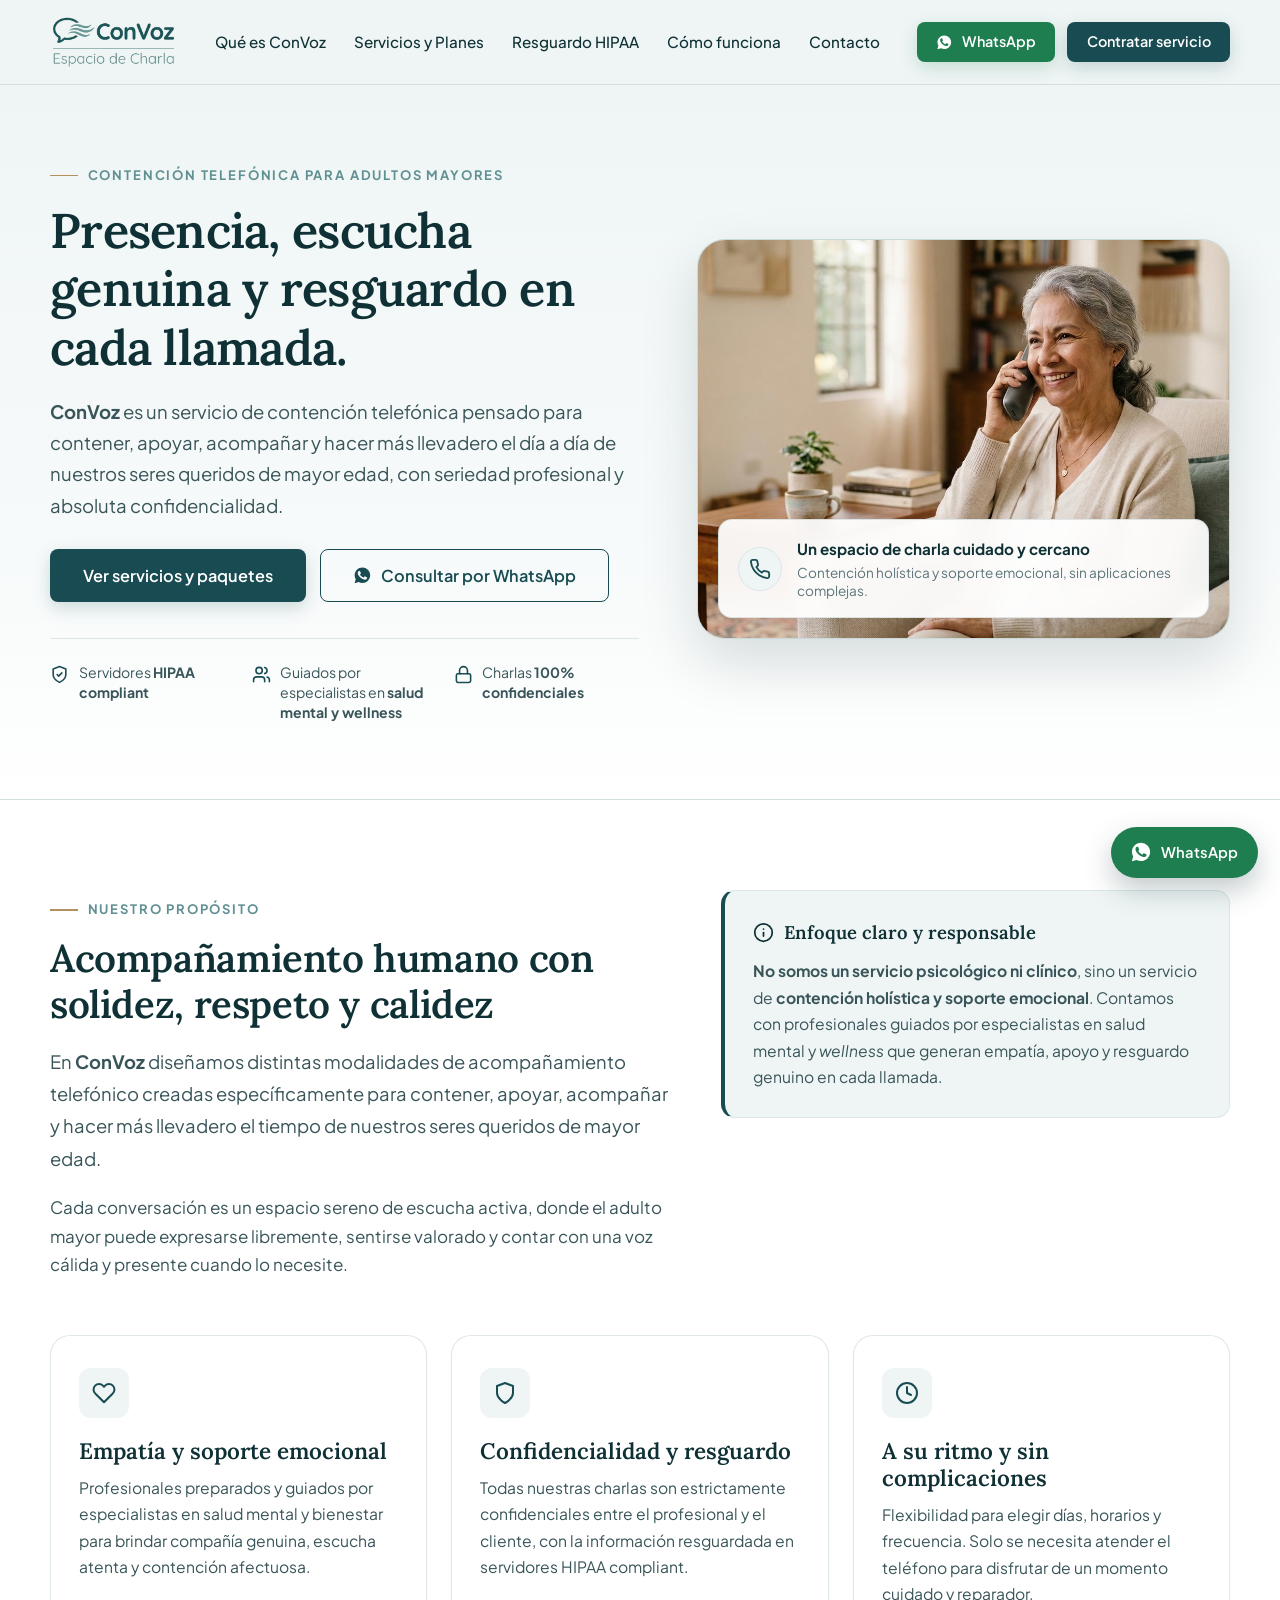
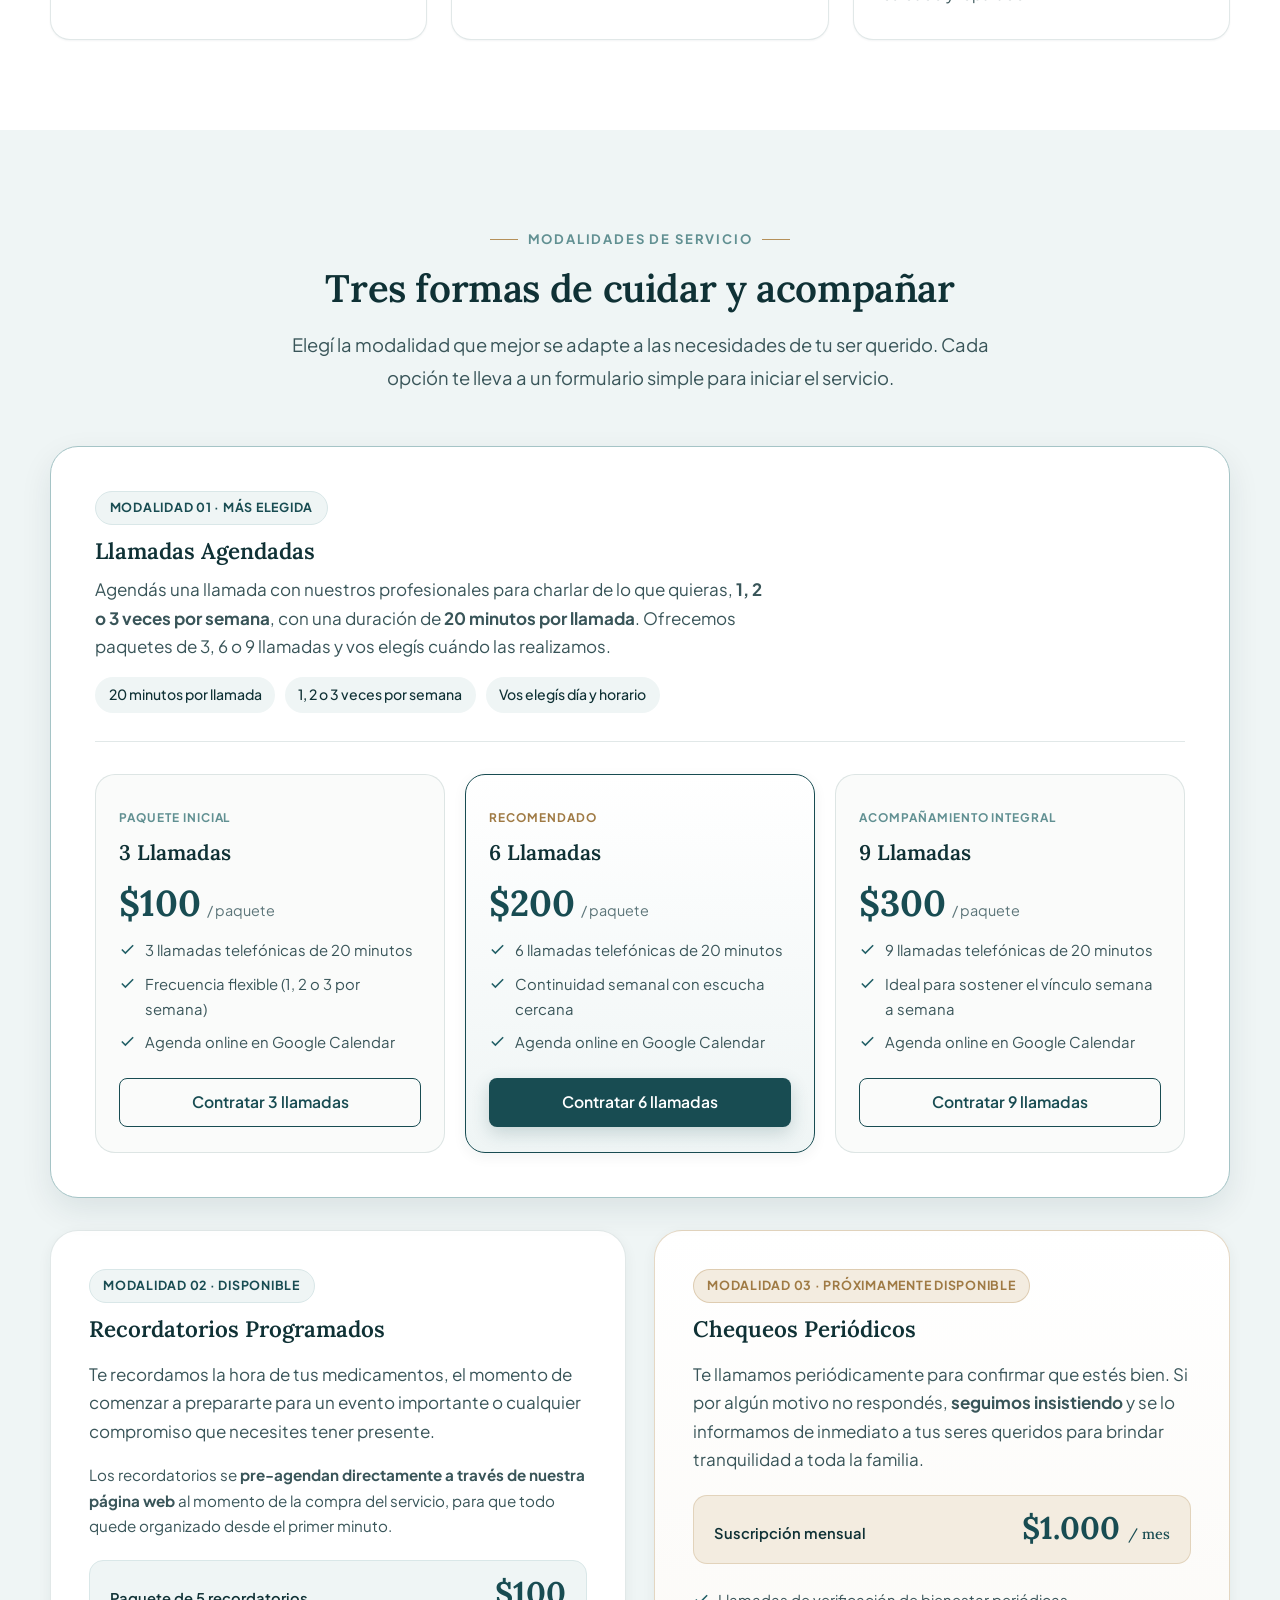
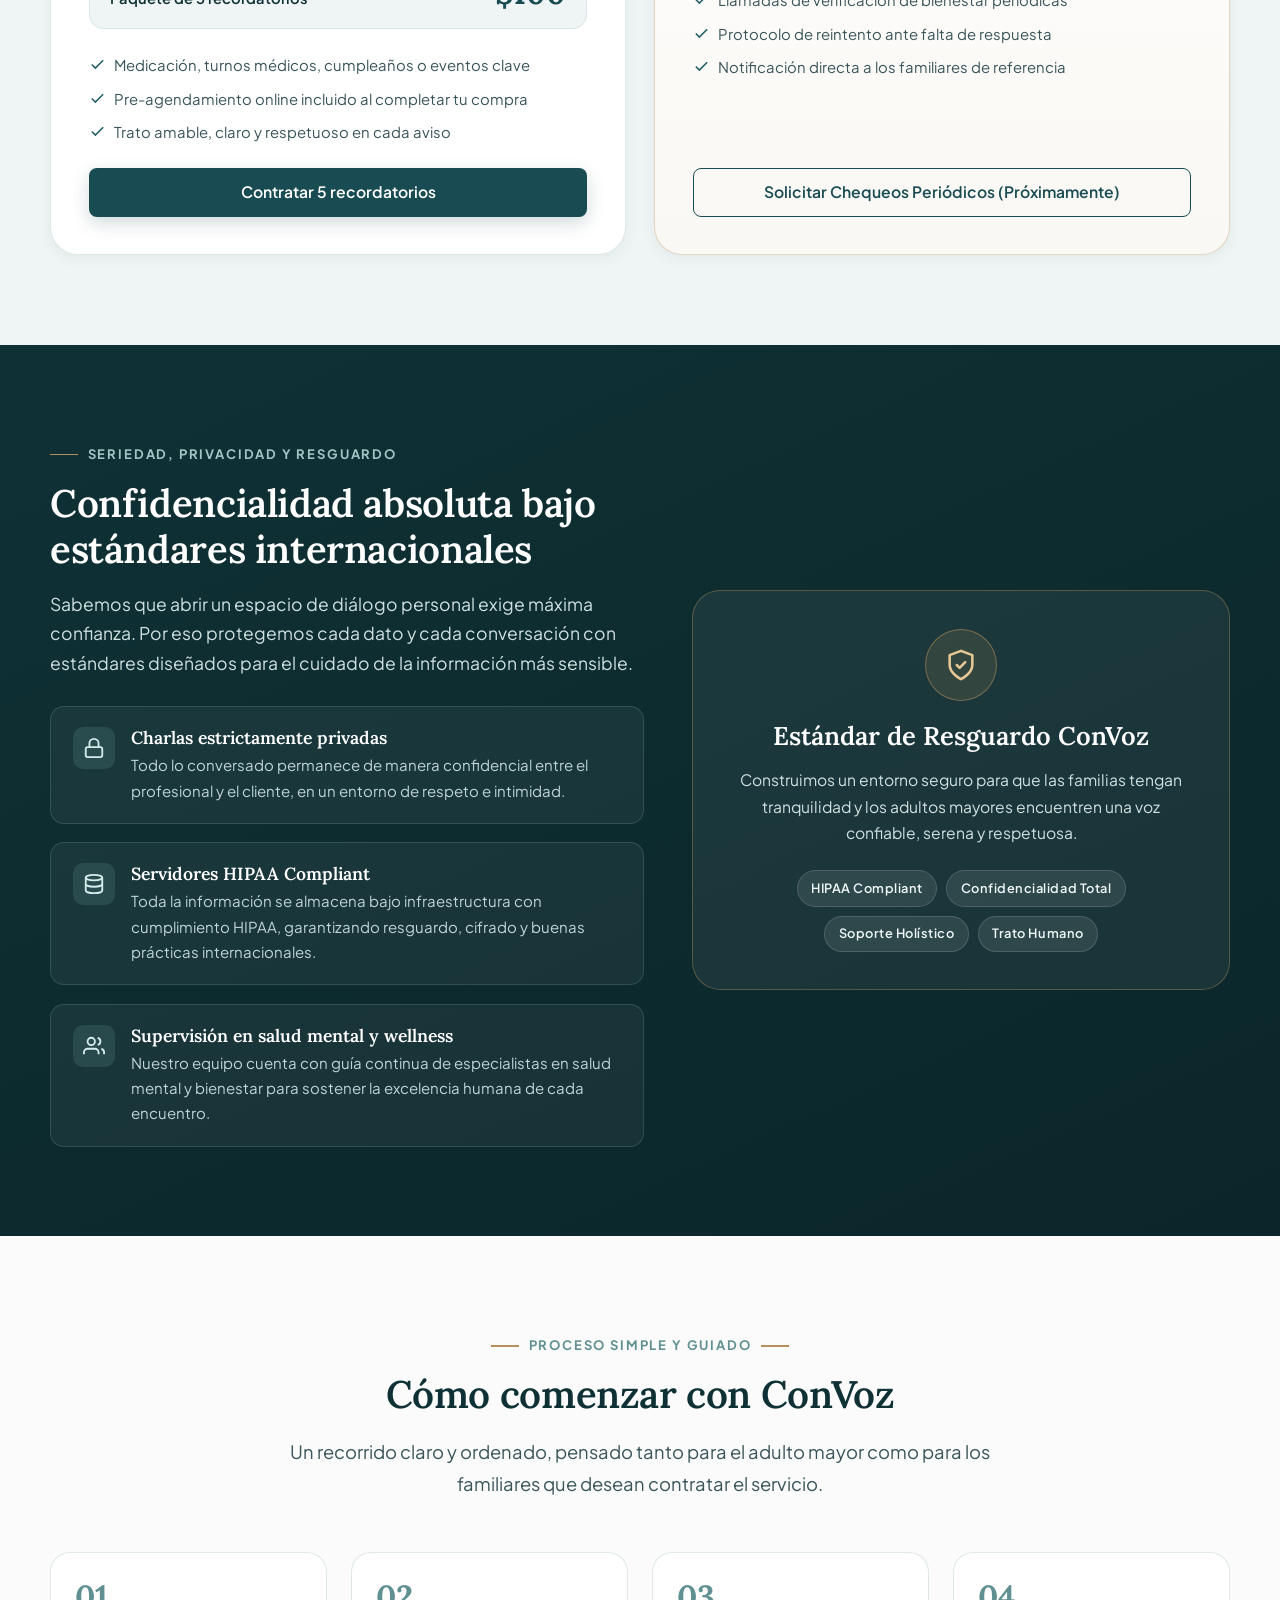
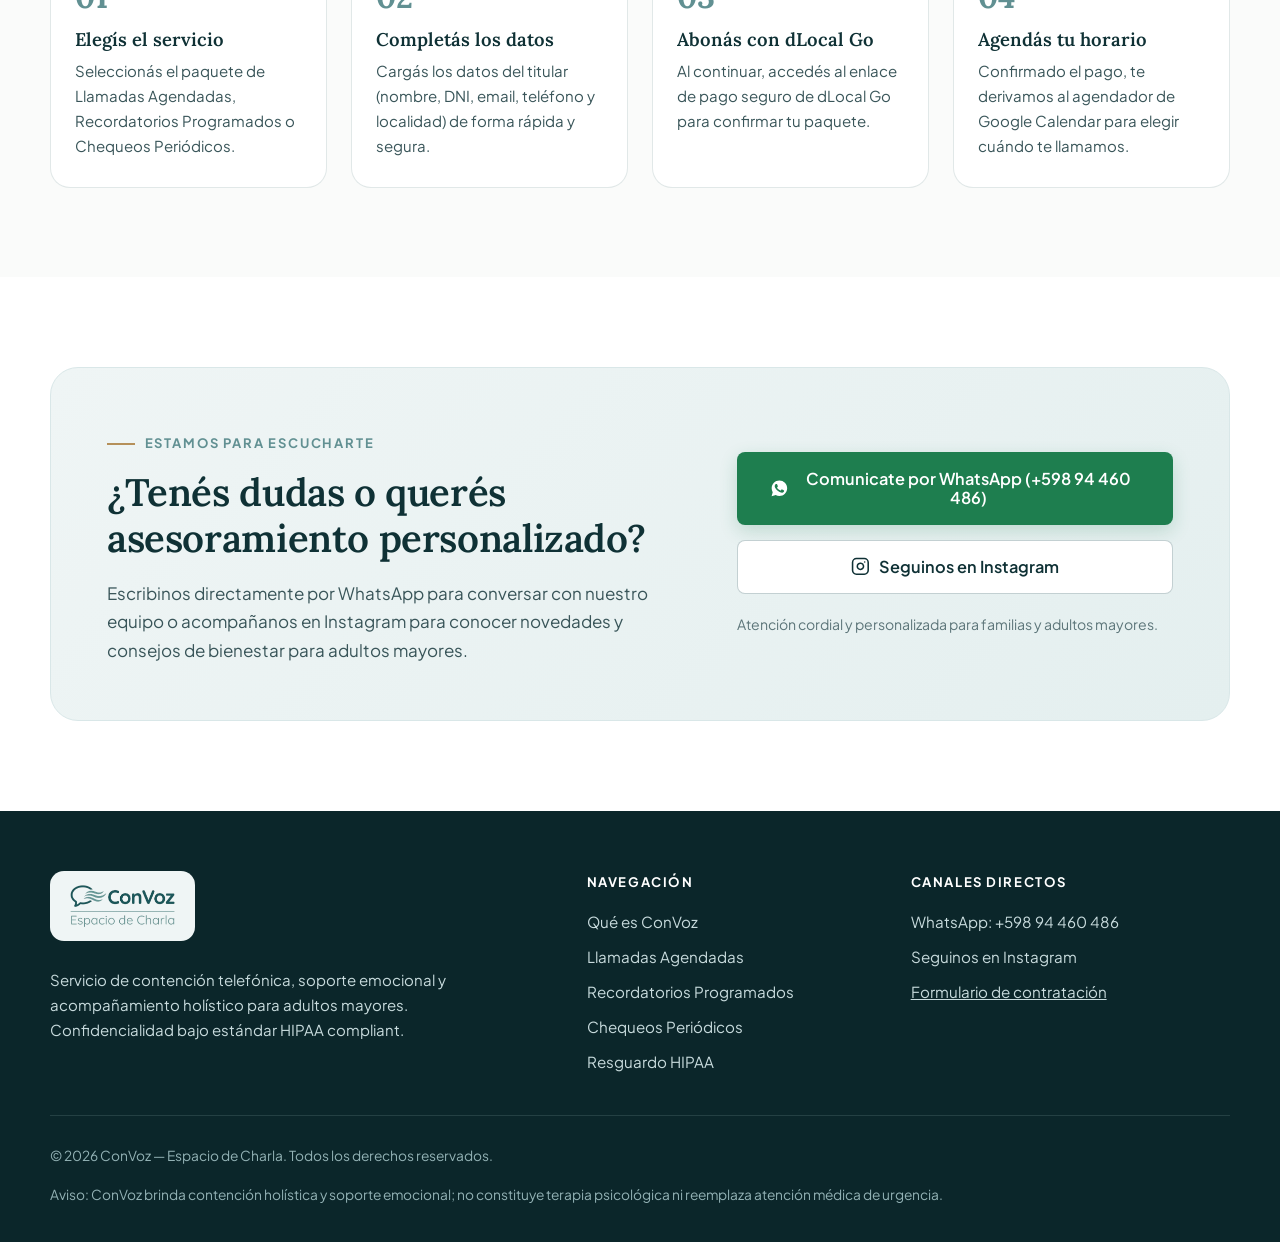
==== commit 55d75a0a: "Agregar campo obligatorio de email en formularios y guardado en Google Sheets" ====
--- a/index.html
+++ b/index.html
@@ -599,8 +599,8 @@
               <div class="step-number">02</div>
               <h3>Completás los datos</h3>
               <p>
-                Cargás los datos del titular (nombre, DNI, teléfono y localidad) de forma rápida
-                y segura.
+                Cargás los datos del titular (nombre, DNI, email, teléfono y localidad) de forma
+                rápida y segura.
               </p>
             </div>
             <div class="step-card">
@@ -867,6 +867,21 @@
                   required
                 />
                 <span class="field-error" id="dniError"></span>
+              </div>
+
+              <!-- Email -->
+              <div class="form-field form-field--full">
+                <label for="email">Correo electrónico (Email) <span class="req">*</span></label>
+                <input
+                  type="email"
+                  id="email"
+                  name="email"
+                  class="form-control"
+                  placeholder="Ej: marta.fernandez@gmail.com"
+                  autocomplete="email"
+                  required
+                />
+                <span class="field-error" id="emailError"></span>
               </div>
 
               <!-- Teléfono celular con prefijo de país y código de zona -->
